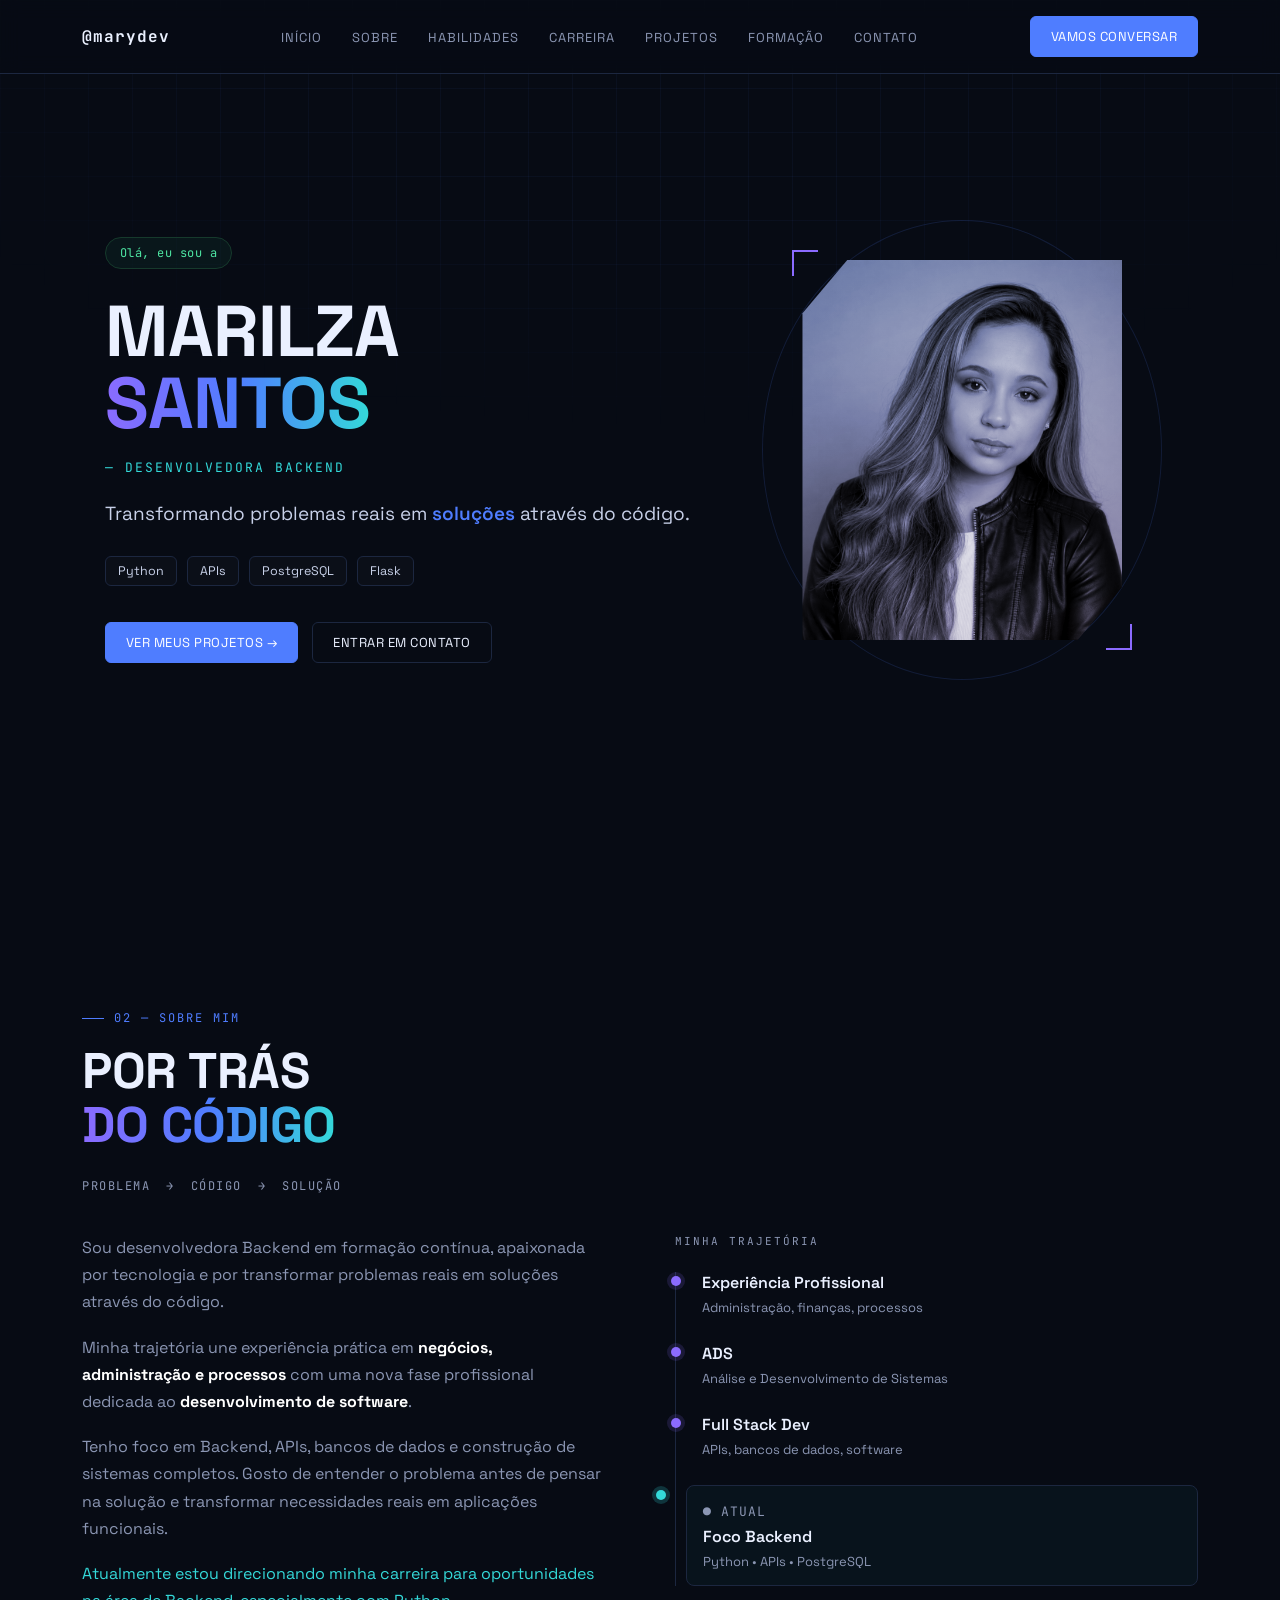
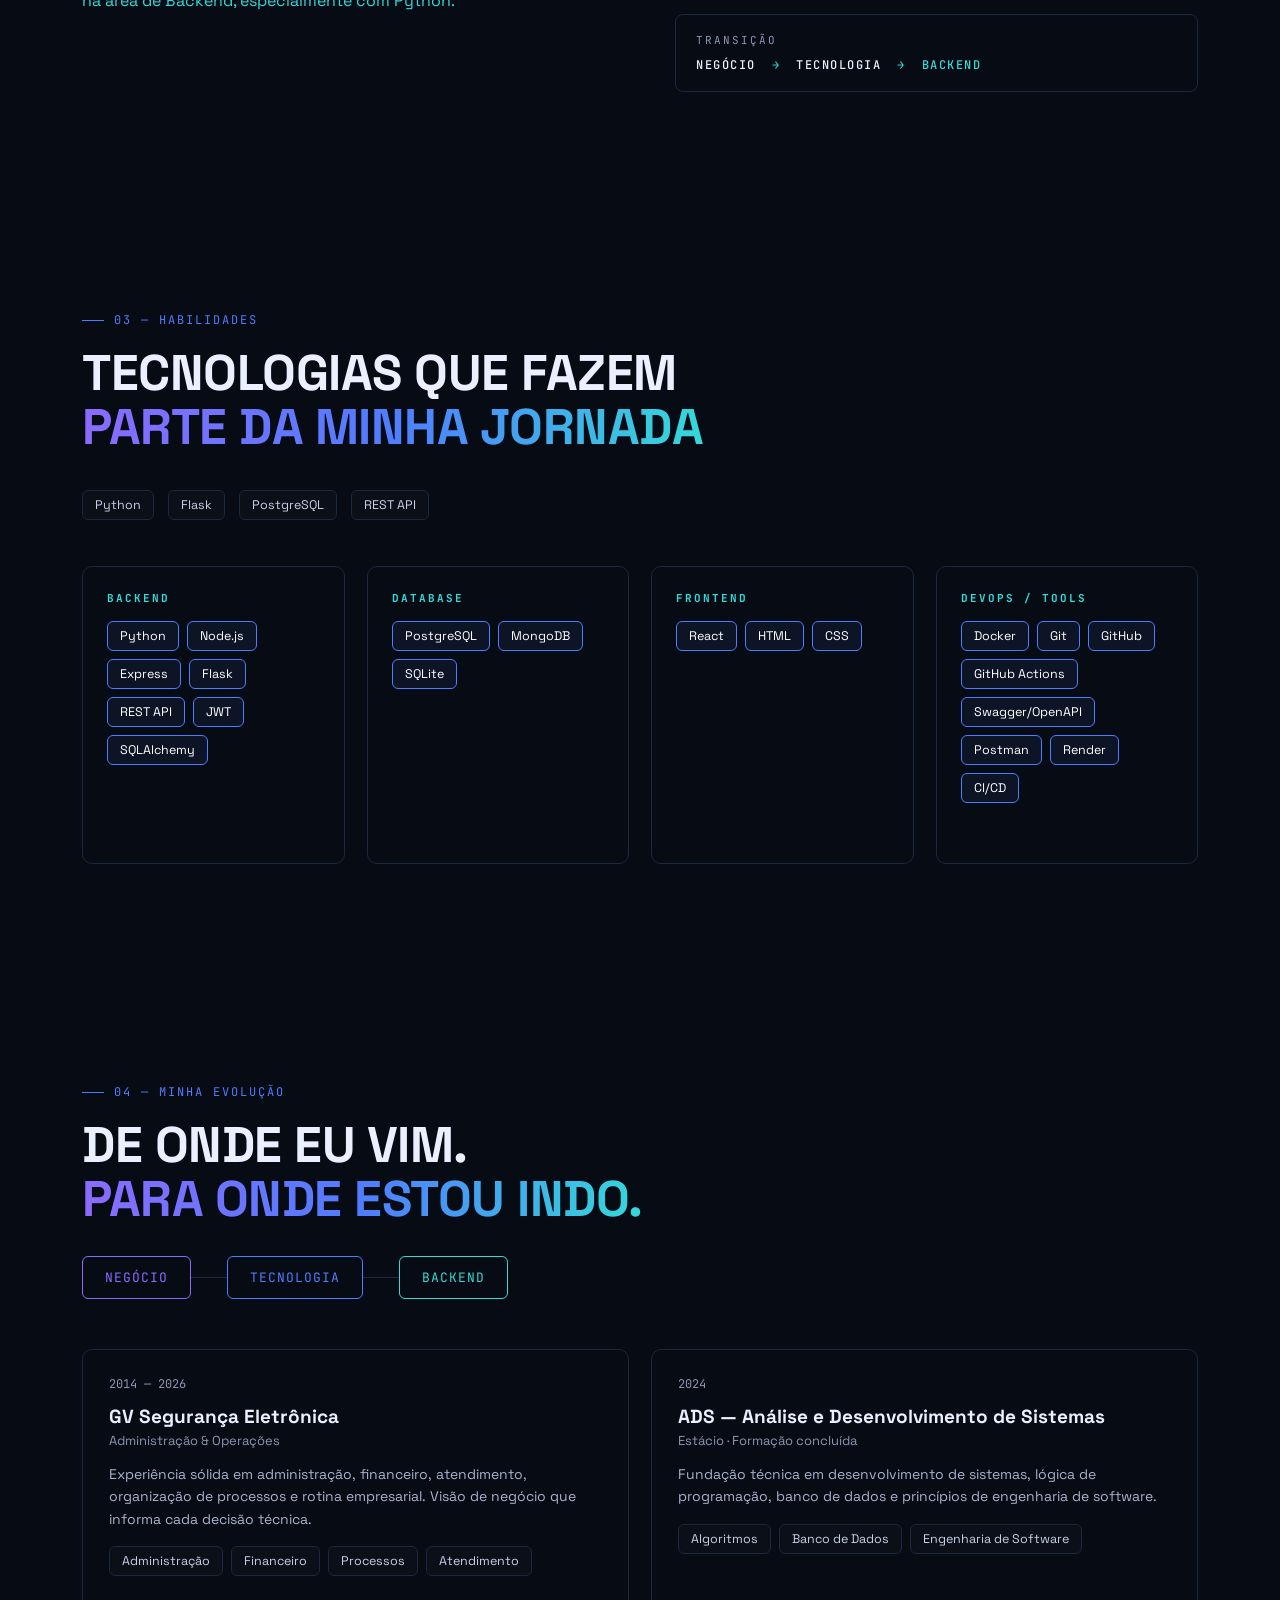
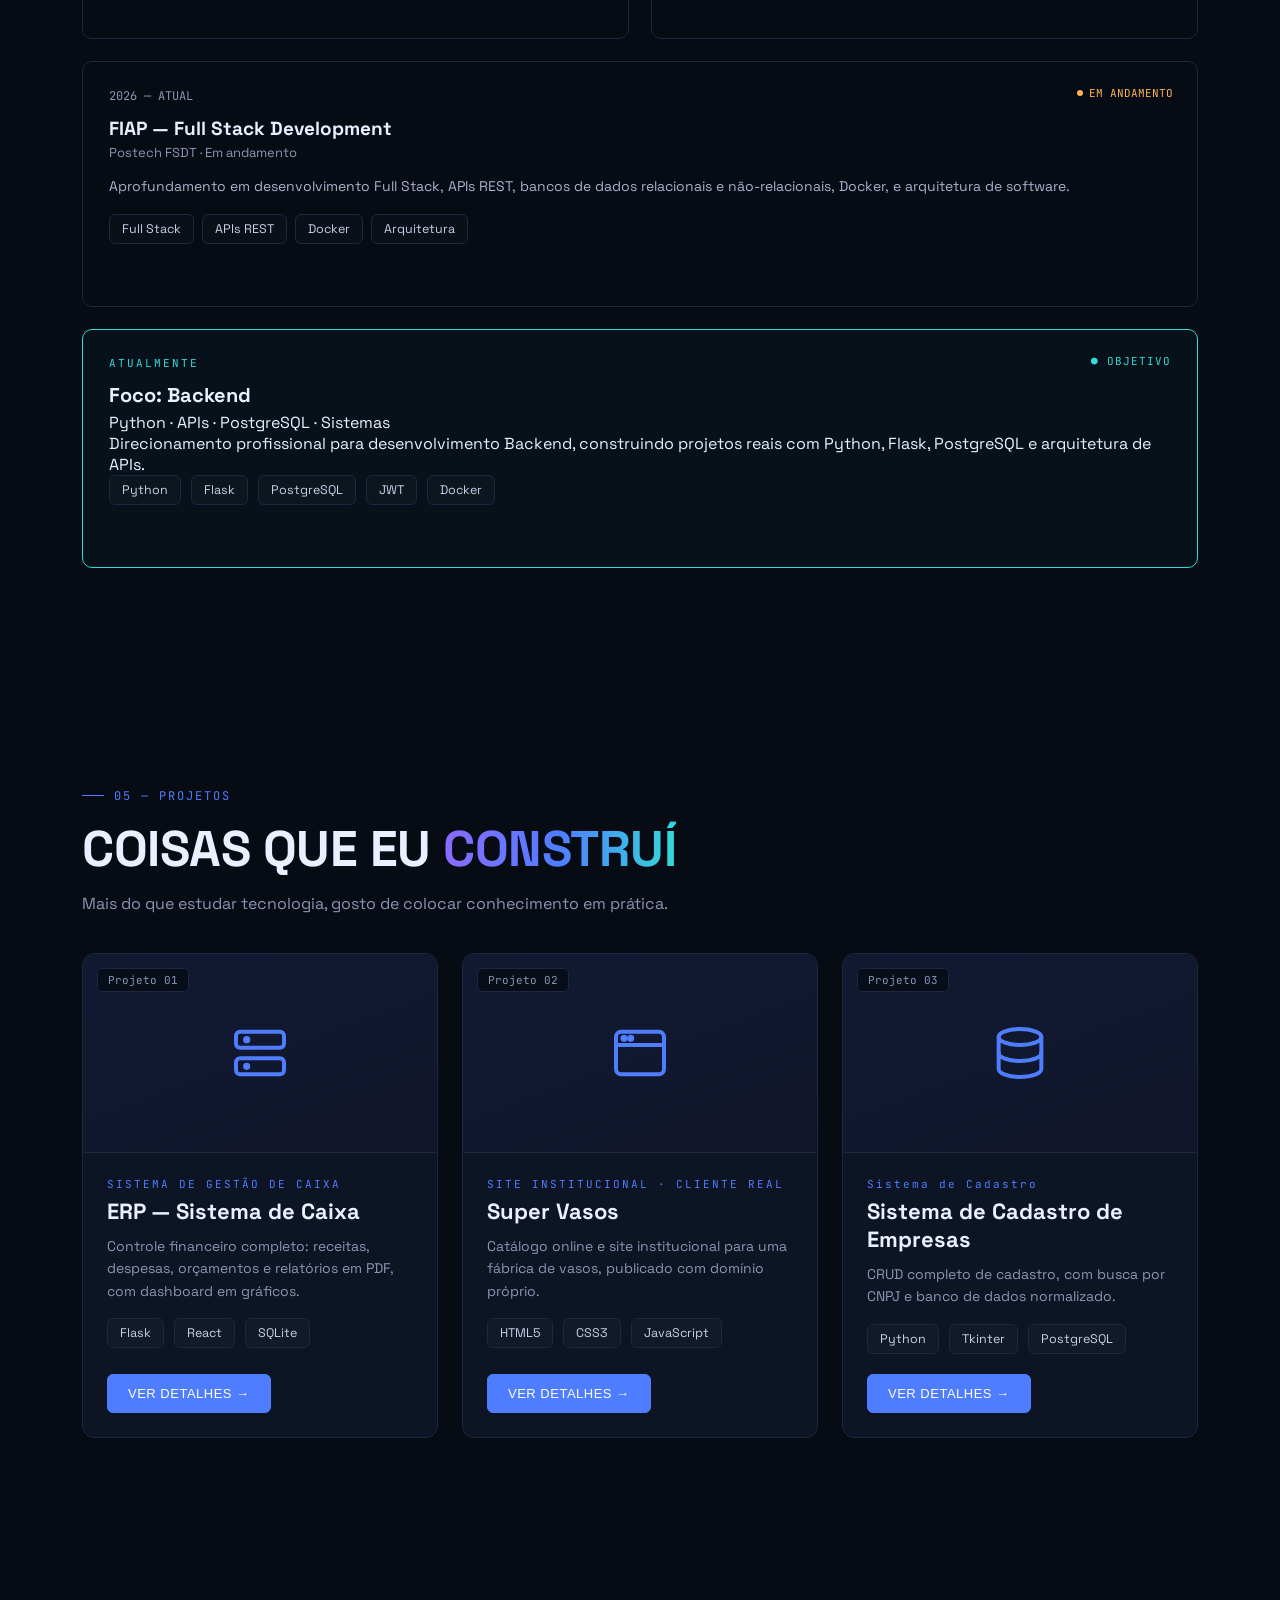
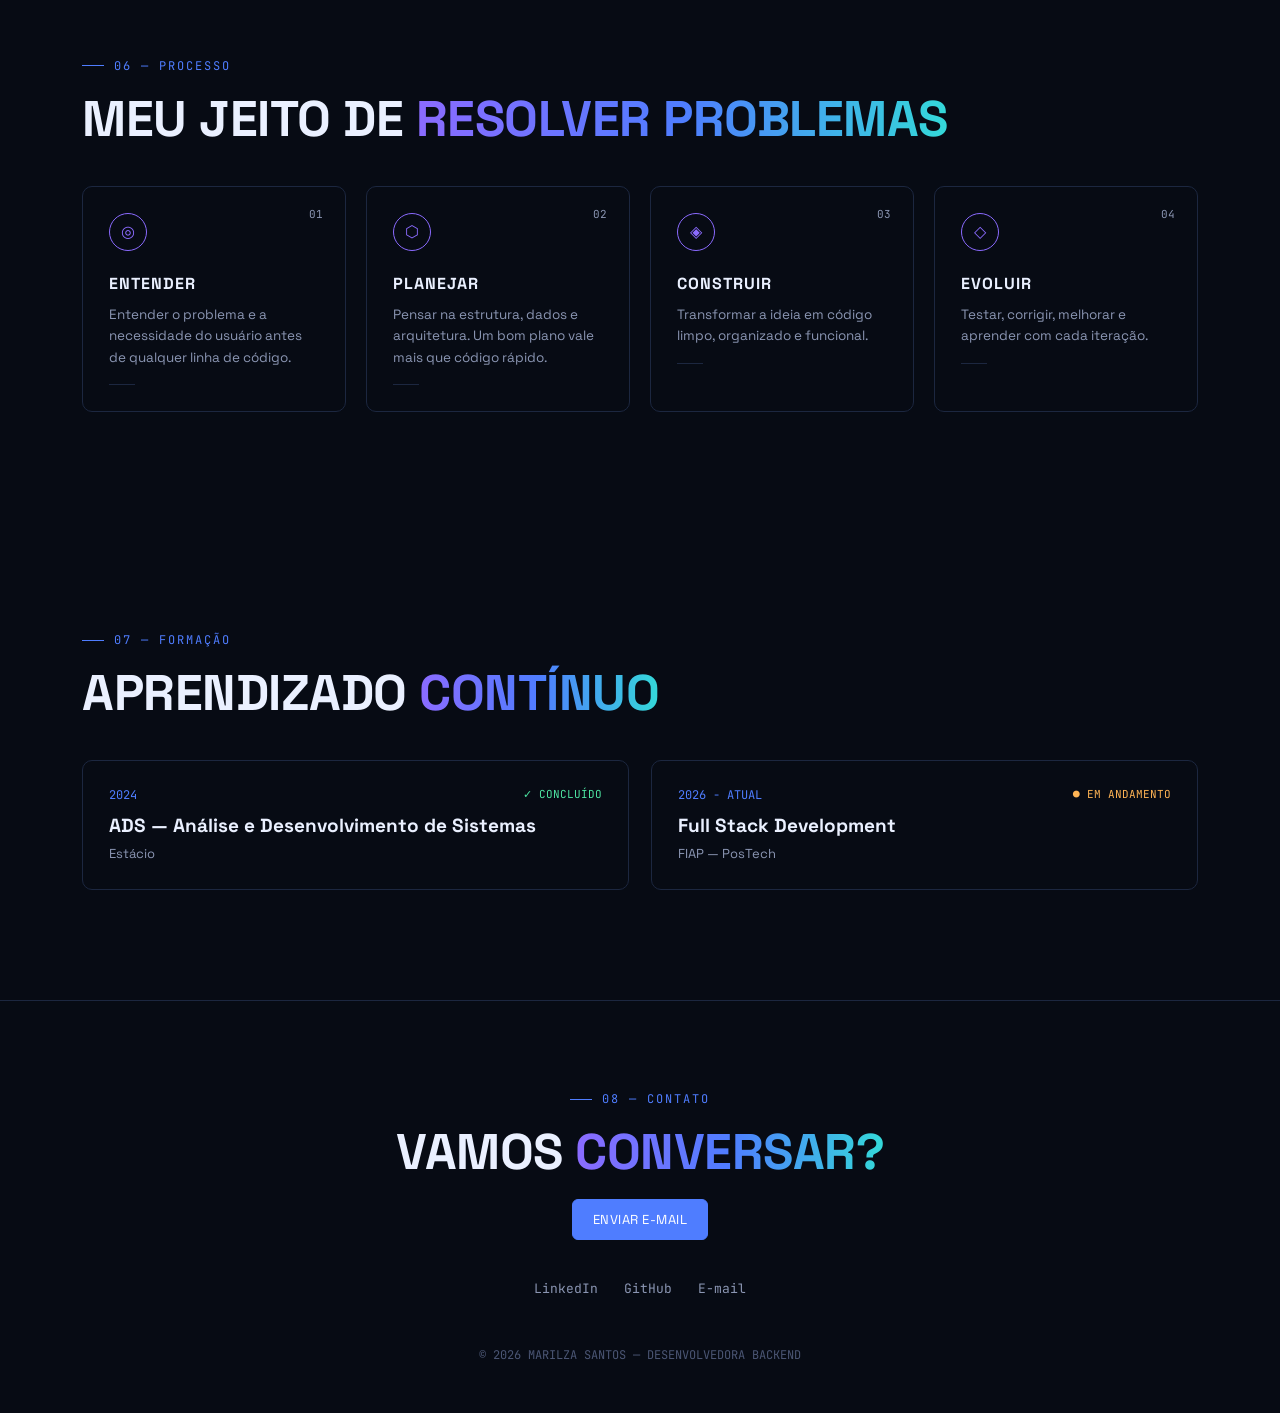
==== index.html @ 9b67ad32 "primeiro commit" ====
<!doctype html>
<html lang="pt-BR">
  <head>
    <meta charset="UTF-8" />
    <meta
      name="viewport"
      content="width=device-width, initial-scale=1, viewport-fit=cover"
    />
    <title>Marilza Santos — Desenvolvedora Backend</title>
    <link rel="preconnect" href="https://fonts.googleapis.com" />
    <link rel="preconnect" href="https://fonts.gstatic.com" crossorigin />
    <link
      href="https://fonts.googleapis.com/css2?family=Space+Grotesk:wght@400;500;600;700&family=JetBrains+Mono:wght@400;500&display=swap"
      rel="stylesheet"
    />
    <link rel="stylesheet" href="css/style.css" />
  </head>
  <body>
    <div class="grid-bg"></div>

    <header>
      <nav>
        <div class="logo mono">@marydev</div>
        <ul>
          <li><a href="#inicio">INÍCIO</a></li>
          <li><a href="#sobre">SOBRE</a></li>
          <li><a href="#habilidades">HABILIDADES</a></li>
          <li><a href="#carreira">CARREIRA</a></li>
          <li><a href="#projetos">PROJETOS</a></li>
          <li><a href="#formacao">FORMAÇÃO</a></li>
          <li><a href="#contato">CONTATO</a></li>
        </ul>
        <a href="#contato" class="btn btn-solid">VAMOS CONVERSAR</a>
      </nav>
    </header>

    <section class="hero" id="inicio">
      <div class="wrap hero-grid">
        <div>
          <div class="badge mono">Olá, eu sou a</div>
          <h1>MARILZA<br /><span class="grad">SANTOS</span></h1>
          <div class="sub">— DESENVOLVEDORA BACKEND</div>
          <p class="lead">
            Transformando problemas reais em <b>soluções</b> através do código.
          </p>
          <div class="tag-row">
            <span class="tag">Python</span><span class="tag">APIs</span
            ><span class="tag">PostgreSQL</span><span class="tag">Flask</span>
          </div>
          <div class="cta-row">
            <a href="#projetos" class="btn btn-solid">VER MEUS PROJETOS →</a>
            <a href="#contato" class="btn">ENTRAR EM CONTATO</a>
          </div>
        </div>
        <div class="portrait-wrap">
          <div class="orbit"></div>
          <div class="portrait">
            <img src="./img/eu.png" alt="Marilza Santos" />
          </div>
          <span class="corner c1"></span><span class="corner c2"></span>
        </div>
      </div>
    </section>

    <section id="sobre">
      <div class="wrap">
        <div class="eyebrow mono">02 — SOBRE MIM</div>
        <h2 class="reveal">
          POR TRÁS<br /><span class="grad">DO CÓDIGO</span>
        </h2>
        <div class="flow">
          PROBLEMA <span>→</span> CÓDIGO <span>→</span> SOLUÇÃO
        </div>
        <div class="sobre-grid">
          <div class="reveal">
            <p class="lead">
              Sou desenvolvedora Backend em formação contínua, apaixonada por
              tecnologia e por transformar problemas reais em soluções através
              do código.
            </p>
            <p class="lead">
              Minha trajetória une experiência prática em
              <b style="color: #fff">negócios, administração e processos</b> com
              uma nova fase profissional dedicada ao
              <b style="color: #fff">desenvolvimento de software</b>.
            </p>
            <p class="lead">
              Tenho foco em Backend, APIs, bancos de dados e construção de
              sistemas completos. Gosto de entender o problema antes de pensar
              na solução e transformar necessidades reais em aplicações
              funcionais.
            </p>
            <p class="lead" style="color: var(--cyan)">
              Atualmente estou direcionando minha carreira para oportunidades na
              área de Backend, especialmente com Python.
            </p>
          </div>
          <div class="reveal">
            <div class="traj-label mono">MINHA TRAJETÓRIA</div>
            <div class="timeline">
              <div class="t-item">
                <h4>Experiência Profissional</h4>
                <span>Administração, finanças, processos</span>
              </div>
              <div class="t-item">
                <h4>ADS</h4>
                <span>Análise e Desenvolvimento de Sistemas</span>
              </div>
              <div class="t-item">
                <h4>Full Stack Dev</h4>
                <span>APIs, bancos de dados, software</span>
              </div>
              <div class="t-item active now">
                <span class="tiny-tag mono">● ATUAL</span>
                <h4>Foco Backend</h4>
                <span>Python • APIs • PostgreSQL</span>
              </div>
            </div>
            <div class="transition-box">
              <div
                class="mono"
                style="
                  font-size: 11px;
                  letter-spacing: 2px;
                  color: var(--muted);
                "
              >
                TRANSIÇÃO
              </div>
              <div class="flow mono" style="color: var(--cyan)">
                <b>NEGÓCIO</b> → <b>TECNOLOGIA</b> →
                <b style="color: var(--cyan)">BACKEND</b>
              </div>
            </div>
          </div>
        </div>
      </div>
    </section>

    <section id="habilidades">
      <div class="wrap">
        <div class="eyebrow mono">03 — HABILIDADES</div>
        <h2 class="reveal">
          TECNOLOGIAS QUE FAZEM<br /><span class="grad"
            >PARTE DA MINHA JORNADA</span
          >
        </h2>
        <div class="core-row reveal">
          <span class="tag core">Python </span>
          <span class="tag core">Flask </span>
          <span class="tag core">PostgreSQL </span>
          <span class="tag core">REST API </span>
        </div>
        <div class="skill-cols">
          <div class="skill-card reveal">
            <h5 class="mono">BACKEND</h5>
            <div class="tag-row">
              <span class="tag core">Python</span
              ><span class="tag core">Node.js</span
              ><span class="tag core">Express</span>
              <span class="tag core">Flask</span
              ><span class="tag core">REST API</span
              ><span class="tag core">JWT</span
              ><span class="tag core">SQLAlchemy</span>
            </div>
          </div>
          <div class="skill-card reveal">
            <h5 class="mono">DATABASE</h5>
            <div class="tag-row">
              <span class="tag core">PostgreSQL</span
              ><span class="tag core">MongoDB</span
              ><span class="tag core">SQLite</span>
            </div>
          </div>
          <div class="skill-card reveal">
            <h5 class="mono">FRONTEND</h5>
            <div class="tag-row">
              <span class="tag core">React</span>
              <span class="tag core">HTML</span>
              <span class="tag core">CSS</span>
            </div>
          </div>
          <div class="skill-card reveal">
            <h5 class="mono">DEVOPS / TOOLS</h5>
            <div class="tag-row">
              <span class="tag core">Docker</span
              ><span class="tag core">Git</span
              ><span class="tag core">GitHub</span
              ><span class="tag core">GitHub Actions</span
              ><span class="tag core">Swagger/OpenAPI</span>
              <span class="tag core">Postman</span>

              <span class="tag core">Render</span>
              <span class="tag core">CI/CD</span>
            </div>
          </div>
        </div>
      </div>
    </section>

    <section id="carreira">
      <div class="wrap">
        <div class="eyebrow mono">04 — MINHA EVOLUÇÃO</div>
        <h2 class="reveal">
          DE ONDE EU VIM.<br /><span class="grad">PARA ONDE ESTOU INDO.</span>
        </h2>
        <div class="stage-flow reveal">
          <span class="stage s1 mono">NEGÓCIO</span
          ><span class="stage-line"></span>
          <span class="stage s2 mono">TECNOLOGIA</span
          ><span class="stage-line"></span>
          <span class="stage s3 mono">BACKEND</span>
        </div>
        <div class="evo-grid">
          <div class="evo-card reveal">
            <div class="yr">2014 — 2026</div>
            <h4>GV Segurança Eletrônica</h4>
            <div class="role">Administração & Operações</div>
            <p>
              Experiência sólida em administração, financeiro, atendimento,
              organização de processos e rotina empresarial. Visão de negócio
              que informa cada decisão técnica.
            </p>
            <div class="tag-row">
              <span class="tag">Administração</span
              ><span class="tag">Financeiro</span
              ><span class="tag">Processos</span
              ><span class="tag">Atendimento</span>
            </div>
          </div>
          <div class="evo-card reveal">
            <div class="yr">2024</div>
            <h4>ADS — Análise e Desenvolvimento de Sistemas</h4>
            <div class="role">Estácio · Formação concluída</div>
            <p>
              Fundação técnica em desenvolvimento de sistemas, lógica de
              programação, banco de dados e princípios de engenharia de
              software.
            </p>
            <div class="tag-row">
              <span class="tag">Algoritmos</span
              ><span class="tag">Banco de Dados</span
              ><span class="tag">Engenharia de Software</span>
            </div>
          </div>
        </div>
        <div class="evo-card reveal" style="margin-bottom: 22px">
          <span class="status mono"><span class="d"></span>EM ANDAMENTO</span>
          <div class="yr">2026 — ATUAL</div>
          <h4>FIAP — Full Stack Development</h4>
          <div class="role">Postech FSDT · Em andamento</div>
          <p>
            Aprofundamento em desenvolvimento Full Stack, APIs REST, bancos de
            dados relacionais e não-relacionais, Docker, e arquitetura de
            software.
          </p>
          <div class="tag-row">
            <span class="tag">Full Stack</span><span class="tag">APIs REST</span
            ><span class="tag">Docker</span><span class="tag">Arquitetura</span>
          </div>
        </div>
        <div class="objective reveal">
          <span class="obj-tag mono">● OBJETIVO</span>
          <div
            class="mono"
            style="
              font-size: 11px;
              letter-spacing: 2px;
              color: var(--cyan);
              margin-bottom: 12px;
            "
          >
            ATUALMENTE
          </div>
          <h4 style="font-size: 20px; margin-bottom: 4px">Foco: Backend</h4>
          <div class="role">Python · APIs · PostgreSQL · Sistemas</div>
          <p>
            Direcionamento profissional para desenvolvimento Backend,
            construindo projetos reais com Python, Flask, PostgreSQL e
            arquitetura de APIs.
          </p>
          <div class="tag-row">
            <span class="tag core">Python</span
            ><span class="tag core">Flask</span
            ><span class="tag core">PostgreSQL</span><span class="tag">JWT</span
            ><span class="tag">Docker</span>
          </div>
        </div>
      </div>
    </section>

    <section id="projetos">
      <div class="wrap">
        <div class="eyebrow mono">05 — PROJETOS</div>
        <h2 class="reveal">COISAS QUE EU <span class="grad">CONSTRUÍ</span></h2>
        <p class="lead reveal" style="margin-top: 14px">
          Mais do que estudar tecnologia, gosto de colocar conhecimento em
          prática.
        </p>

        <div class="proj-grid">
          <!-- PROJETO 01 -->
          <article class="proj-mini reveal">
            <div class="proj-mini-icon">
              <span class="badge2 mono">Projeto 01</span>
              <svg
                viewBox="0 0 24 24"
                fill="none"
                stroke-width="1.5"
                stroke-linecap="round"
                stroke-linejoin="round"
              >
                <rect x="3" y="4" width="18" height="6" rx="1.5" />
                <rect x="3" y="14" width="18" height="6" rx="1.5" />
                <circle cx="7" cy="7" r="0.6" fill="currentColor" />
                <circle cx="7" cy="17" r="0.6" fill="currentColor" />
              </svg>
            </div>

            <div class="proj-mini-body">
              <div class="cat mono">SISTEMA DE GESTÃO DE CAIXA</div>
              <h3>ERP — Sistema de Caixa</h3>
              <p>
                Controle financeiro completo: receitas, despesas, orçamentos e
                relatórios em PDF, com dashboard em gráficos.
              </p>
              <div class="tag-row">
                <span class="tag core">Flask</span>
                <span class="tag core">React</span>
                <span class="tag core">SQLite</span>
              </div>
              <button class="btn btn-solid" data-modal="modal-erp">
                VER DETALHES →
              </button>
            </div>
          </article>

          <!-- PROJETO 02 -->
          <article class="proj-mini reveal">
            <div class="proj-mini-icon">
              <span class="badge2 mono">Projeto 02</span>
              <svg
                viewBox="0 0 24 24"
                fill="none"
                stroke-width="1.5"
                stroke-linecap="round"
                stroke-linejoin="round"
              >
                <rect x="3" y="4" width="18" height="16" rx="2" />
                <line x1="3" y1="9" x2="21" y2="9" />
                <circle cx="6" cy="6.5" r="0.6" fill="currentColor" />
                <circle cx="8.5" cy="6.5" r="0.6" fill="currentColor" />
              </svg>
            </div>

            <div class="proj-mini-body">
              <div class="cat mono">SITE INSTITUCIONAL · CLIENTE REAL</div>
              <h3>Super Vasos</h3>
              <p>
                Catálogo online e site institucional para uma fábrica de vasos,
                publicado com domínio próprio.
              </p>
              <div class="tag-row">
                <span class="tag core">HTML5</span>
                <span class="tag core">CSS3</span>
                <span class="tag core">JavaScript</span>
              </div>
              <button class="btn btn-solid" data-modal="modal-supervaso">
                VER DETALHES →
              </button>
            </div>
          </article>

          <!-- PROJETO 03 -->
          <article class="proj-mini reveal">
            <div class="proj-mini-icon">
              <span class="badge2 mono">Projeto 03</span>
              <svg
                viewBox="0 0 24 24"
                fill="none"
                stroke-width="1.5"
                stroke-linecap="round"
                stroke-linejoin="round"
              >
                <ellipse cx="12" cy="6" rx="8" ry="3" />
                <path d="M4 6v6c0 1.66 3.58 3 8 3s8-1.34 8-3V6" />
                <path d="M4 12v6c0 1.66 3.58 3 8 3s8-1.34 8-3v-6" />
              </svg>
            </div>

            <div class="proj-mini-body">
              <div class="cat mono">Sistema de Cadastro</div>
              <h3>Sistema de Cadastro de Empresas</h3>
              <p>
                CRUD completo de cadastro, com busca por CNPJ e banco de dados
                normalizado.
              </p>
              <div class="tag-row">
                <span class="tag core">Python</span>
                <span class="tag core">Tkinter</span>
                <span class="tag core">PostgreSQL</span>
              </div>
              <button class="btn btn-solid" data-modal="modal-cadastro">
                VER DETALHES →
              </button>
            </div>
          </article>
        </div>
      </div>
    </section>

    <section id="processo">
      <div class="wrap">
        <div class="eyebrow mono">06 — PROCESSO</div>
        <h2 class="reveal">
          MEU JEITO DE <span class="grad">RESOLVER PROBLEMAS</span>
        </h2>
        <div class="proc-grid">
          <div class="proc-card reveal">
            <span class="proc-num mono">01</span>
            <div class="proc-icon">◎</div>
            <h4>ENTENDER</h4>
            <p>
              Entender o problema e a necessidade do usuário antes de qualquer
              linha de código.
            </p>
            <div class="proc-arrow"></div>
          </div>
          <div class="proc-card reveal">
            <span class="proc-num mono">02</span>
            <div class="proc-icon">⬡</div>
            <h4>PLANEJAR</h4>
            <p>
              Pensar na estrutura, dados e arquitetura. Um bom plano vale mais
              que código rápido.
            </p>
            <div class="proc-arrow"></div>
          </div>
          <div class="proc-card reveal">
            <span class="proc-num mono">03</span>
            <div class="proc-icon">◈</div>
            <h4>CONSTRUIR</h4>
            <p>Transformar a ideia em código limpo, organizado e funcional.</p>
            <div class="proc-arrow"></div>
          </div>
          <div class="proc-card reveal">
            <span class="proc-num mono">04</span>
            <div class="proc-icon">◇</div>
            <h4>EVOLUIR</h4>
            <p>Testar, corrigir, melhorar e aprender com cada iteração.</p>
            <div class="proc-arrow"></div>
          </div>
        </div>
      </div>
    </section>

    <section id="formacao">
      <div class="wrap">
        <div class="eyebrow mono">07 — FORMAÇÃO</div>
        <h2 class="reveal">APRENDIZADO <span class="grad">CONTÍNUO</span></h2>
        <div class="form-grid">
          <div class="form-card reveal">
            <span class="status done mono">✓ CONCLUÍDO</span>
            <div class="yr">2024</div>
            <h4>ADS — Análise e Desenvolvimento de Sistemas</h4>
            <span>Estácio</span>
          </div>
          <div class="form-card reveal">
            <span class="status wip mono">● EM ANDAMENTO</span>
            <div class="yr">2026 - ATUAL</div>
            <h4>Full Stack Development</h4>
            <span>FIAP — PosTech</span>
          </div>
        </div>
      </div>
    </section>

    <footer id="contato">
      <div class="wrap">
        <div class="eyebrow mono" style="justify-content: center">
          08 — CONTATO
        </div>
        <h2>VAMOS <span class="grad">CONVERSAR?</span></h2>
        <a href="mailto:marilzasantos152@gmail.com" class="btn btn-solid"
          >ENVIAR E-MAIL</a
        >
        <div class="foot-links mono">
          <a href="https://www.linkedin.com/in/marilzadesouza" target="_blank"
            >LinkedIn</a
          >

          <a href="https://github.com/Marydev23" target="_blank">GitHub</a>
          <a href="mailto:marilzasantos152@gmail.com">E-mail</a>
        </div>
        <div class="copyright mono">
          © 2026 MARILZA SANTOS — DESENVOLVEDORA BACKEND
        </div>
      </div>
    </footer>

    <!-- MODAL: ERP -->
    <div
      class="modal"
      id="modal-erp"
      role="dialog"
      aria-modal="true"
      aria-labelledby="erp-title"
    >
      <div class="modal-box">
        <button class="modal-close" aria-label="Fechar">✕</button>

        <div class="cat mono">SISTEMA DE GESTÃO DE CAIXA</div>
        <h3 id="erp-title">ERP — Sistema de Gestão de Caixa</h3>

        <div class="proj-block">
          <h5 class="mono">O PROBLEMA</h5>
          <p>
            Pequenas empresas costumam controlar o fluxo de caixa em planilhas
            soltas, sem calcular automaticamente as taxas de cada forma de
            pagamento e sem um jeito rápido de saber o que já entrou, o que
            ainda está em aberto e o que precisa ser pago.
          </p>
        </div>

        <div class="proj-block">
          <h5 class="mono">O QUE O SISTEMA FAZ</h5>
          <ul>
            <li>
              Login de usuários e dashboard financeiro com gráficos de receitas
              e despesas
            </li>
            <li>
              Receitas com cálculo automático de taxa por forma de pagamento:
              por parcela extra no crédito,no débito, e vencimento padrão no
              boleto
            </li>
            <li>Despesas com controle de vencimento, pagamento e status</li>
            <li>
              Cadastro completo de funcionários (salário, admissão e demissão)
            </li>
            <li>Orçamentos com produtos, itens e frete, exportados em PDF</li>
            <li>
              Relatórios de movimentação em PDF e configurações da empresa (com
              logo) e do usuário
            </li>
          </ul>
        </div>

        <div class="proj-block">
          <h5 class="mono">TECNOLOGIAS E POR QUÊ</h5>
          <dl class="stack-list">
            <dt>Flask + Flask-CORS</dt>
            <dd>
              API REST em Python que expõe os endpoints consumidos pelo
              frontend.
            </dd>
            <dt>SQLite</dt>
            <dd>
              Banco relacional leve, com 9 tabelas: usuários, categorias,
              funcionários, receitas, despesas, empresa, produtos, orçamentos e
              itens.
            </dd>
            <dt>React + Vite</dt>
            <dd>Interface rápida, com build otimizado pelo Vite.</dd>
            <dt>TailwindCSS + shadcn/ui</dt>
            <dd>
              Estilização e componentes de interface prontos e consistentes.
            </dd>
            <dt>Recharts</dt>
            <dd>Gráficos do dashboard financeiro.</dd>
            <dt>jsPDF + jsPDF-AutoTable</dt>
            <dd>
              Geração dos relatórios e orçamentos em PDF direto no navegador.
            </dd>
          </dl>
        </div>

        <div class="proj-links mono">
          <a
            href="https://github.com/Marydev23/ERP---Sistema-de-Caixa"
            target="_blank"
            >CÓDIGO NO GITHUB →</a
          >
        </div>
      </div>
    </div>

    <!-- MODAL: SUPER VASO -->
    <div
      class="modal"
      id="modal-supervaso"
      role="dialog"
      aria-modal="true"
      aria-labelledby="sv-title"
    >
      <div class="modal-box">
        <button class="modal-close" aria-label="Fechar">✕</button>

        <div class="cat mono">
          SITE INSTITUCIONAL · PROJETO FREELANCE PARA CLIENTE
        </div>
        <h3 id="sv-title">Super Vasos</h3>

        <div class="proj-block">
          <h5 class="mono">O PROBLEMA</h5>
          <p>
            A Super Vasos é uma fábrica de vasos de cimento que também vende
            vasos de barro e produtos de jardinagem, mas não tinha presença
            online. O cliente precisava de um site para apresentar o catálogo
            completo e facilitar o contato dos compradores, principalmente pelo
            WhatsApp.
          </p>
        </div>

        <div class="proj-block">
          <h5 class="mono">O QUE O SITE ENTREGA</h5>
          <ul>
            <li>
              Página inicial com apresentação da fábrica e destaques dos
              produtos
            </li>
            <li>
              Catálogos separados por material: vasos de cimento (70+ modelos),
              vasos de barro (~30 modelos) e produtos de jardinagem
            </li>
            <li>
              Filtro por categoria no catálogo, feito em JavaScript puro, sem
              bibliotecas
            </li>
            <li>
              Botão de WhatsApp no menu e flutuante, levando direto para a
              conversa com a fábrica
            </li>
            <li>
              Formulário de contato, mapa da localização e páginas
              institucionais (Sobre, Política de Venda, Frete e Troca)
            </li>
            <li>
              Layout responsivo, com menu hambúrguer no celular, e SEO básico na
              página inicial
            </li>
          </ul>
        </div>

        <div class="proj-block">
          <h5 class="mono">TECNOLOGIAS E POR QUÊ</h5>
          <dl class="stack-list">
            <dt>HTML5 + CSS3</dt>
            <dd>
              Estrutura semântica das páginas e layout responsivo com
              Flexbox/Grid.
            </dd>
            <dt>JavaScript puro</dt>
            <dd>
              Filtro do catálogo por categoria e menu mobile, sem depender de
              framework.
            </dd>
            <dt>FormSubmit</dt>
            <dd>
              Envio do formulário de contato por e-mail, sem precisar de um
              backend próprio.
            </dd>
            <dt>Google Maps</dt>
            <dd>Localização da fábrica incorporada na página de contato.</dd>
            <dt>GitHub Pages + CNAME</dt>
            <dd>
              Hospedagem gratuita com domínio próprio (supervasos.com.br),
              configurado por mim no DNS.
            </dd>
          </dl>
          <p
            style="
              font-size: 13.5px;
              color: var(--muted);
              margin-top: 14px;
              line-height: 1.6;
            "
          >
            A escolha de não usar framework foi intencional: o objetivo do
            cliente era mostrar produtos e receber contatos, então HTML, CSS e
            JS puro deixam o site mais leve, barato de hospedar e fácil de
            manter.
          </p>
        </div>

        <div class="proj-links mono">
          <a href="https://supervasos.com.br/" target="_blank"
            >VER SITE NO AR →</a
          >
          <a href="https://github.com/Marydev23/Site-SUPERVASOS" target="_blank"
            >CÓDIGO NO GITHUB →</a
          >
        </div>
      </div>
    </div>

    <!-- MODAL: CADASTRO DE EMPRESAS -->
    <div
      class="modal"
      id="modal-cadastro"
      role="dialog"
      aria-modal="true"
      aria-labelledby="cad-title"
    >
      <div class="modal-box">
        <button class="modal-close" aria-label="Fechar">✕</button>

        <div class="cat mono">APLICAÇÃO DESKTOP</div>
        <h3 id="cad-title">Sistema de Gestão de Empresas</h3>

        <div class="proj-block">
          <h5 class="mono">O PROBLEMA</h5>
          <p>
            Empresas que lidam com muitos fornecedores, clientes e
            distribuidores precisam de um jeito organizado de cadastrar e
            consultar esses parceiros, com dados padronizados (natureza
            jurídica, porte, segmento) e busca rápida por CNPJ ou razão social —
            sem depender de planilhas soltas.
          </p>
        </div>

        <div class="proj-block">
          <h5 class="mono">O QUE O SISTEMA FAZ</h5>
          <ul>
            <li>
              CRUD completo: cadastro, edição, consulta e exclusão de empresas,
              com confirmação antes de excluir
            </li>
            <li>
              Busca por CNPJ ou por razão social / nome fantasia, com
              correspondência parcial
            </li>
            <li>
              Listagem em tabela de todas as empresas, ordenadas por razão
              social
            </li>
            <li>
              Campos de seleção alimentados pelo banco: natureza jurídica,
              porte, tipo, segmento, status e classificação
            </li>
          </ul>
        </div>

        <div class="proj-block">
          <h5 class="mono">TECNOLOGIAS E POR QUÊ</h5>
          <dl class="stack-list">
            <dt>Python + Tkinter</dt>
            <dd>Interface gráfica desktop, usando os widgets ttk.</dd>
            <dt>PostgreSQL + psycopg2</dt>
            <dd>
              Banco relacional normalizado em 7 tabelas, com a tabela principal
              empresas ligada por chave estrangeira a 6 tabelas de apoio
              (natureza jurídica, porte, tipo, segmento, status, classificação).
            </dd>
            <dt>Padrão DAO</dt>
            <dd>
              A tela não escreve SQL diretamente: ela chama métodos do
              EmpresasDAO, separando interface e acesso a dados.
            </dd>
            <dt>Consultas parametrizadas</dt>
            <dd>
              Todas as queries usam parâmetros (%s), o que protege contra SQL
              injection.
            </dd>
            <dt>python-dotenv</dt>
            <dd>
              Credenciais do banco ficam em variáveis de ambiente (.env), fora
              do repositório.
            </dd>
          </dl>
        </div>

        <div class="proj-links mono">
          <a
            href="https://github.com/Marydev23/sistema-gestao-empresas"
            target="_blank"
            >CÓDIGO NO GITHUB →</a
          >
        </div>
      </div>
    </div>
    <script src="js/script.js"></script>
  </body>
</html>
---- css/style.css ----
:root {
  --bg: #070b14;
  --bg2: #0b1120;
  --card: #0d1424;
  --line: #1c2740;
  --blue: #4f7dff;
  --cyan: #34d9d9;
  --violet: #8b6bff;
  --text: #eaf0ff;
  --muted: #8b96b3;
  padding-top: env(safe-area-inset-top, 0px);
  padding-bottom: env(safe-area-inset-bottom, 0px);
}
* {
  box-sizing: border-box;
  margin: 0;
  padding: 0;
}
html {
  scroll-behavior: smooth;
  scroll-padding-top: 70px;
}
body {
  background: var(--bg);
  color: var(--text);
  font-family: "Space Grotesk", sans-serif;
  overflow-x: hidden;
}
.mono {
  font-family: "JetBrains Mono", monospace;
}
.wrap {
  max-width: 1180px;
  margin: 0 auto;
  padding: 0 32px;
}
section {
  position: relative;
  padding: 110px 0;
}
h2 {
  font-size: clamp(30px, 4.4vw, 50px);
  line-height: 1.08;
  font-weight: 700;
  letter-spacing: -0.5px;
}
.grad {
  background: linear-gradient(90deg, var(--violet), var(--blue), var(--cyan));
  -webkit-background-clip: text;
  background-clip: text;
  color: transparent;
}
.eyebrow {
  font-size: 12px;
  letter-spacing: 2px;
  color: var(--blue);
  margin-bottom: 18px;
  display: flex;
  align-items: center;
  gap: 10px;
}
.eyebrow::before {
  content: "";
  width: 22px;
  height: 1px;
  background: var(--blue);
}
p.lead {
  color: var(--muted);
  font-size: 16px;
  line-height: 1.7;
  max-width: 60ch;
}
.tag {
  border: 1px solid var(--line);
  border-radius: 6px;
  padding: 6px 12px;
  font-size: 12.5px;
  color: #c7d0e8;
  background: rgba(255, 255, 255, 0.02);
  display: inline-flex;
  align-items: center;
  gap: 6px;
}
.tag b {
  color: var(--cyan);
  font-weight: 500;
  font-size: 10px;
}

/* background grid */
.grid-bg {
  position: fixed;
  inset: 0;
  z-index: -1;
  background-image:
    linear-gradient(rgba(79, 125, 255, 0.05) 1px, transparent 1px),
    linear-gradient(90deg, rgba(79, 125, 255, 0.05) 1px, transparent 1px);
  background-size: 44px 44px;
  -webkit-mask-image: radial-gradient(
    ellipse 80% 60% at 50% 0%,
    #000 40%,
    transparent 80%
  );
}

/* nav */
header {
  position: fixed;
  top: 0;
  left: 0;
  right: 0;
  z-index: 50;
  padding-top: env(safe-area-inset-top, 0px);
  background: rgba(7, 11, 20, 0.75);
  backdrop-filter: blur(10px);
  border-bottom: 1px solid var(--line);
}
nav {
  max-width: 1180px;
  margin: 0 auto;
  padding: 16px 32px;
  display: flex;
  align-items: center;
  justify-content: space-between;
}
.logo {
  font-weight: 700;
  letter-spacing: 1px;
}
nav ul {
  list-style: none;
  display: flex;
  gap: 30px;
}
nav a {
  color: var(--muted);
  text-decoration: none;
  font-size: 13px;
  letter-spacing: 1px;
  transition: color 0.2s;
}
nav a:hover {
  color: var(--text);
}
.btn {
  padding: 11px 20px;
  border-radius: 6px;
  font-size: 13px;
  letter-spacing: 0.5px;
  cursor: pointer;
  border: 1px solid var(--line);
  background: transparent;
  color: var(--text);
  transition: 0.25s;
  text-decoration: none;
  display: inline-block;
}
.btn-solid {
  background: var(--blue);
  border-color: var(--blue);
  color: #fff;
}
.btn-solid:hover {
  box-shadow: 0 0 24px rgba(79, 125, 255, 0.5);
  transform: translateY(-1px);
}
.btn:not(.btn-solid):hover {
  border-color: var(--blue);
  color: var(--text);
}
@media (max-width: 900px) {
  nav ul {
    display: none;
  }
}

/* hero */
.hero {
  min-height: 100vh;
  display: flex;
  align-items: center;
  padding-top: 110px;
}
.hero-grid {
  display: grid;
  grid-template-columns: 1.1fr 0.8fr;
  gap: 60px;
  align-items: center;
}
.badge {
  display: inline-flex;
  align-items: center;
  gap: 8px;
  border: 1px solid #163a2c;
  background: rgba(52, 217, 148, 0.06);
  color: #4ee6a3;
  padding: 7px 14px;
  border-radius: 20px;
  font-size: 12px;
  letter-spacing: 0.5px;
  margin-bottom: 26px;
}
.dot-live {
  width: 7px;
  height: 7px;
  border-radius: 50%;
  background: #4ee6a3;
  animation: pulse 1.8s infinite;
}
@keyframes pulse {
  0%,
  100% {
    box-shadow: 0 0 0 0 rgba(78, 230, 163, 0.5);
  }
  50% {
    box-shadow: 0 0 0 6px rgba(78, 230, 163, 0);
  }
}
.hero h1 {
  font-size: clamp(42px, 6.5vw, 72px);
  font-weight: 700;
  line-height: 1;
  letter-spacing: -1px;
}
.hero .sub {
  font-family: "JetBrains Mono", monospace;
  font-size: 13px;
  letter-spacing: 2px;
  color: var(--cyan);
  margin: 20px 0 22px;
}
.hero p.lead {
  font-size: 19px;
  color: #c7d0e8;
  margin-bottom: 26px;
}
.hero p.lead b {
  color: var(--blue);
  font-weight: 600;
}
.tag-row {
  display: flex;
  gap: 10px;
  flex-wrap: wrap;
  margin-bottom: 36px;
}
.cta-row {
  display: flex;
  gap: 14px;
  flex-wrap: wrap;
}
.portrait-wrap {
  position: relative;
  justify-self: center;
}
.portrait {
  width: 320px;
  height: 380px;
  position: relative;
  clip-path: polygon(14% 0, 100% 0, 100% 86%, 86% 100%, 0 100%, 0 14%);
}
.portrait img {
  width: 100%;
  height: 100%;
  object-fit: cover;
  filter: grayscale(1) contrast(1.05) brightness(0.9);
}
.portrait::after {
  content: "";
  position: absolute;
  inset: 0;
  background: linear-gradient(
    160deg,
    rgba(79, 125, 255, 0.35),
    rgba(139, 107, 255, 0.25)
  );
  mix-blend-mode: overlay;
}
.corner {
  position: absolute;
  width: 26px;
  height: 26px;
  border-color: var(--violet);
  border-style: solid;
}
.c1 {
  top: -10px;
  left: -10px;
  border-width: 2px 0 0 2px;
}
.c2 {
  bottom: -10px;
  right: -10px;
  border-width: 0 2px 2px 0;
}
.orbit {
  position: absolute;
  inset: -40px;
  border: 1px solid rgba(79, 125, 255, 0.15);
  border-radius: 50%;
  animation: spin 30s linear infinite;
}
@keyframes spin {
  to {
    transform: rotate(360deg);
  }
}
.scroll-ind {
  position: absolute;
  right: 32px;
  bottom: 40px;
  font-family: "JetBrains Mono", monospace;
  font-size: 11px;
  letter-spacing: 3px;
  color: var(--muted);
  text-align: center;
}
.scroll-ind span {
  display: block;
  width: 1px;
  height: 34px;
  background: linear-gradient(var(--blue), transparent);
  margin: 10px auto 0;
  animation: scrolldrop 1.6s infinite;
}
@keyframes scrolldrop {
  0% {
    opacity: 0;
    transform: translateY(-6px);
  }
  50% {
    opacity: 1;
  }
  100% {
    opacity: 0;
    transform: translateY(10px);
  }
}

/* reveal */
.reveal {
  opacity: 0;
  transform: translateY(24px);
  transition:
    opacity 0.7s ease,
    transform 0.7s ease;
}
.reveal.in {
  opacity: 1;
  transform: none;
}

/* sobre */
.sobre-grid {
  display: grid;
  grid-template-columns: 1fr 1fr;
  gap: 70px;
  margin-top: 40px;
}
.sobre-grid p.lead {
  margin-bottom: 18px;
}
.flow {
  display: flex;
  gap: 16px;
  align-items: center;
  margin-top: 26px;
  font-family: "JetBrains Mono", monospace;
  font-size: 12px;
  letter-spacing: 1.5px;
  color: var(--muted);
}
.flow b {
  color: var(--text);
  font-weight: 500;
}
.traj-label {
  font-size: 11px;
  letter-spacing: 2px;
  color: var(--muted);
  margin-bottom: 24px;
}
.timeline {
  position: relative;
  padding-left: 26px;
  border-left: 1px solid var(--line);
}
.t-item {
  position: relative;
  margin-bottom: 26px;
}
.t-item::before {
  content: "";
  position: absolute;
  left: -31px;
  top: 4px;
  width: 10px;
  height: 10px;
  border-radius: 50%;
  background: var(--violet);
  box-shadow: 0 0 0 4px rgba(139, 107, 255, 0.15);
}
.t-item.active::before {
  background: var(--cyan);
  box-shadow: 0 0 0 4px rgba(52, 217, 217, 0.2);
  animation: pulse2 2s infinite;
}
@keyframes pulse2 {
  0%,
  100% {
    box-shadow: 0 0 0 4px rgba(52, 217, 217, 0.2);
  }
  50% {
    box-shadow: 0 0 0 8px rgba(52, 217, 217, 0);
  }
}
.t-item h4 {
  font-size: 16px;
  font-weight: 600;
  margin-bottom: 3px;
}
.t-item span {
  font-size: 13px;
  color: var(--muted);
}
.t-item.now {
  border: 1px solid var(--line);
  background: rgba(52, 217, 217, 0.04);
  padding: 14px 16px;
  border-radius: 8px;
  margin-left: -16px;
}
.tiny-tag {
  font-size: 10px;
  letter-spacing: 1px;
  color: #4ee6a3;
  margin-bottom: 6px;
  display: inline-block;
}
.transition-box {
  margin-top: 28px;
  border: 1px solid var(--line);
  border-radius: 8px;
  padding: 18px 20px;
}
.transition-box .flow {
  margin-top: 10px;
}

/* habilidades */
.core-row {
  display: flex;
  gap: 14px;
  flex-wrap: wrap;
  margin: 36px 0 46px;
}
.skill-cols {
  display: grid;
  grid-template-columns: repeat(4, 1fr);
  gap: 22px;
}
.skill-card {
  border: 1px solid var(--line);
  border-radius: 10px;
  padding: 24px;
  transition: 0.3s;
}
.skill-card:hover {
  border-color: var(--blue);
  transform: translateY(-3px);
}
.skill-card h5 {
  font-size: 11px;
  letter-spacing: 2px;
  color: var(--cyan);
  margin-bottom: 16px;
}
.skill-card .tag-row {
  gap: 8px;
}
.skill-card .tag.core {
  border-color: var(--blue);
  background: rgba(79, 125, 255, 0.08);
  color: #fff;
}
@media (max-width: 900px) {
  .skill-cols {
    grid-template-columns: 1fr 1fr;
  }
  .sobre-grid {
    grid-template-columns: 1fr;
  }
}

/* evolução */
.stage-flow {
  display: flex;
  align-items: center;
  gap: 0;
  margin: 30px 0 50px;
}
.stage {
  padding: 12px 22px;
  border-radius: 6px;
  font-size: 13px;
  letter-spacing: 1px;
  border: 1px solid;
  font-family: "JetBrains Mono", monospace;
}
.stage.s1 {
  border-color: var(--violet);
  color: var(--violet);
}
.stage.s2 {
  border-color: var(--blue);
  color: var(--blue);
}
.stage.s3 {
  border-color: var(--cyan);
  color: var(--cyan);
}
.stage-line {
  width: 36px;
  height: 1px;
  background: var(--line);
}
.evo-grid {
  display: grid;
  grid-template-columns: 1fr 1fr;
  gap: 22px;
  margin-bottom: 22px;
}
.evo-card {
  border: 1px solid var(--line);
  border-radius: 10px;
  padding: 26px;
  position: relative;
}
.evo-card .yr {
  font-family: "JetBrains Mono", monospace;
  font-size: 12px;
  color: var(--muted);
  margin-bottom: 12px;
}
.evo-card .status {
  position: absolute;
  top: 24px;
  right: 24px;
  font-size: 11px;
  color: #ffb454;
  display: flex;
  align-items: center;
  gap: 6px;
}
.evo-card .status .d {
  width: 6px;
  height: 6px;
  border-radius: 50%;
  background: #ffb454;
}
.evo-card h4 {
  font-size: 19px;
  margin-bottom: 3px;
}
.evo-card .role {
  font-size: 13px;
  color: var(--muted);
  margin-bottom: 14px;
}
.evo-card p {
  font-size: 14px;
  color: #a9b3ce;
  line-height: 1.6;
  margin-bottom: 16px;
}
.evo-card .tag-row {
  gap: 8px;
}
.objective {
  border: 1px solid var(--cyan);
  border-radius: 10px;
  padding: 26px;
  background: rgba(52, 217, 217, 0.03);
  position: relative;
}
.objective .obj-tag {
  position: absolute;
  top: 24px;
  right: 26px;
  font-size: 11px;
  color: var(--cyan);
  letter-spacing: 1px;
}

/* projetos */
.proj-card {
  display: grid;
  grid-template-columns: 1fr 1fr;
  border: 1px solid var(--line);
  border-radius: 12px;
  overflow: hidden;
  margin-top: 36px;
}
.proj-visual {
  background: #0a0f1c;
  padding: 26px;
  position: relative;
  border-right: 1px solid var(--line);
}
.proj-visual .badge2 {
  position: absolute;
  top: 18px;
  left: 18px;
  font-size: 11px;
  border: 1px solid var(--line);
  padding: 4px 10px;
  border-radius: 5px;
  color: var(--muted);
  z-index: 2;
}
.chart-line {
  width: 100%;
  height: 150px;
}
.proj-info {
  padding: 34px;
}
.proj-info .cat {
  font-size: 11px;
  letter-spacing: 2px;
  color: var(--blue);
  margin-bottom: 10px;
}
.proj-info h3 {
  font-size: 26px;
  margin-bottom: 14px;
}
.proj-info p {
  color: var(--muted);
  font-size: 14.5px;
  line-height: 1.7;
  margin-bottom: 18px;
}
.tag-row.sep {
  border-top: 1px solid var(--line);
  margin-top: 16px;
  padding-top: 16px;
}
@media (max-width: 900px) {
  .proj-card {
    grid-template-columns: 1fr;
  }
  .proj-visual {
    border-right: none;
    border-bottom: 1px solid var(--line);
  }
}

.proj-visual img {
  width: 100%;
  height: 100%;
  object-fit: cover;
  border-radius: 6px;
  display: block;
}
.proj-block {
  margin-bottom: 22px;
}
.proj-block h5 {
  font-size: 11px;
  letter-spacing: 2px;
  color: var(--cyan);
  margin-bottom: 10px;
}
.proj-block ul {
  list-style: none;
}
.proj-block li {
  color: var(--muted);
  font-size: 14px;
  line-height: 1.6;
  padding-left: 16px;
  position: relative;
  margin-bottom: 6px;
}
.proj-block li::before {
  content: "▹";
  position: absolute;
  left: 0;
  color: var(--blue);
}
.stack-list dt {
  font-size: 13.5px;
  font-weight: 600;
  color: var(--text);
  margin-top: 12px;
}
.stack-list dd {
  font-size: 13.5px;
  color: var(--muted);
  line-height: 1.6;
}
.proj-links {
  display: flex;
  gap: 20px;
  flex-wrap: wrap;
  margin-top: 24px;
  padding-top: 20px;
  border-top: 1px solid var(--line);
}
.proj-links a {
  font-size: 12px;
  letter-spacing: 1px;
  color: var(--blue);
  text-decoration: none;
  transition: color 0.2s;
}
.proj-links a:hover {
  color: var(--cyan);
}
.proj-mini {
  display: flex;
  flex-direction: column;
}
.proj-mini-body {
  flex: 1;
  display: flex;
  flex-direction: column;
}
.proj-mini-body .btn {
  margin-top: auto;
  align-self: flex-start;
}
/* processo */
.proc-grid {
  display: grid;
  grid-template-columns: repeat(4, 1fr);
  gap: 20px;
  margin-top: 40px;
}
.proc-card {
  border: 1px solid var(--line);
  border-radius: 10px;
  padding: 26px;
  position: relative;
  transition: 0.3s;
}
.proc-card:hover {
  transform: translateY(-4px);
  border-color: var(--violet);
}
.proc-num {
  position: absolute;
  top: 20px;
  right: 22px;
  font-family: "JetBrains Mono", monospace;
  font-size: 11px;
  color: var(--muted);
}
.proc-icon {
  width: 38px;
  height: 38px;
  border: 1.5px solid var(--violet);
  border-radius: 50%;
  display: flex;
  align-items: center;
  justify-content: center;
  margin-bottom: 22px;
  color: var(--violet);
}
.proc-card h4 {
  font-size: 16px;
  letter-spacing: 1px;
  margin-bottom: 10px;
}
.proc-card p {
  font-size: 13.5px;
  color: var(--muted);
  line-height: 1.6;
}
.proc-arrow {
  margin-top: 16px;
  width: 26px;
  height: 1px;
  background: var(--line);
  position: relative;
}
@media (max-width: 900px) {
  .proc-grid {
    grid-template-columns: 1fr 1fr;
  }
}

/* formação */
.form-grid {
  display: grid;
  grid-template-columns: 1fr 1fr;
  gap: 22px;
  margin-top: 40px;
}
.form-card {
  border: 1px solid var(--line);
  border-radius: 10px;
  padding: 26px;
  position: relative;
}
.form-card .yr {
  font-family: "JetBrains Mono", monospace;
  font-size: 12px;
  color: var(--blue);
}
.form-card .status {
  position: absolute;
  top: 26px;
  right: 26px;
  font-size: 11px;
}
.form-card .status.done {
  color: #4ee6a3;
}
.form-card .status.wip {
  color: #ffb454;
}
.form-card h4 {
  font-size: 19px;
  margin: 10px 0 4px;
}
.form-card span {
  font-size: 13px;
  color: var(--muted);
}

/* footer / contato */
footer {
  padding: 90px 0 50px;
  border-top: 1px solid var(--line);
  text-align: center;
}
footer h2 {
  margin-bottom: 20px;
}
footer p.lead {
  margin: 0 auto 30px;
}
.foot-links {
  display: flex;
  justify-content: center;
  gap: 26px;
  margin-top: 40px;
  flex-wrap: wrap;
}
.foot-links a {
  color: var(--muted);
  text-decoration: none;
  font-size: 13px;
}
.foot-links a:hover {
  color: var(--text);
}
.copyright {
  margin-top: 50px;
  font-size: 12px;
  color: #4b5674;
}
/* ---------- cards de projeto ---------- */
.proj-grid {
  display: grid;
  grid-template-columns: repeat(auto-fit, minmax(300px, 1fr));
  gap: 24px;
  margin-top: 36px;
}
.proj-mini {
  border: 1px solid var(--line);
  border-radius: 12px;
  overflow: hidden;
  background: var(--card);
  transition: 0.3s;
}
.proj-mini:hover {
  transform: translateY(-4px);
  border-color: var(--blue);
}
.proj-mini-icon {
  position: relative;
  aspect-ratio: 16 / 9;
  display: flex;
  align-items: center;
  justify-content: center;
  border-bottom: 1px solid var(--line);
  background:
    linear-gradient(
      160deg,
      rgba(79, 125, 255, 0.08),
      rgba(139, 107, 255, 0.05)
    ),
    var(--bg2);
}
.proj-mini-icon svg {
  width: 64px;
  height: 64px;
  stroke: var(--blue);
  transition:
    transform 0.4s,
    stroke 0.4s;
}
.proj-mini:hover .proj-mini-icon svg {
  transform: scale(1.08);
  stroke: var(--cyan);
}
.proj-mini-body {
  padding: 24px;
}
.proj-mini-body h3 {
  font-size: 22px;
  margin: 6px 0 10px;
}
.proj-mini-body p {
  color: var(--muted);
  font-size: 14px;
  line-height: 1.6;
  margin-bottom: 16px;
}
.proj-mini-body .tag-row {
  margin-bottom: 20px;
}

/* rótulo e selo usados nos cards e nos modais */
.cat {
  font-size: 11px;
  letter-spacing: 2px;
  color: var(--blue);
}
.badge2 {
  position: absolute;
  top: 14px;
  left: 14px;
  z-index: 2;
  font-size: 11px;
  border: 1px solid var(--line);
  padding: 4px 10px;
  border-radius: 5px;
  color: var(--muted);
  background: rgba(7, 11, 20, 0.8);
}

/* ---------- modal ---------- */
.modal {
  position: fixed;
  inset: 0;
  z-index: 100;
  display: none;
  align-items: center;
  justify-content: center;
  padding: 24px;
  background: rgba(3, 6, 12, 0.85);
  backdrop-filter: blur(6px);
}
.modal.open {
  display: flex;
  animation: fadeIn 0.25s;
}
.modal-box {
  position: relative;
  width: 100%;
  max-width: 860px;
  max-height: 90vh;
  overflow-y: auto;
  background: var(--bg2);
  border: 1px solid var(--line);
  border-radius: 12px;
  padding: 34px;
  animation: pop 0.3s;
}
.modal-img {
  width: 100%;
  border-radius: 8px;
  margin-bottom: 24px;
  border: 1px solid var(--line);
}
.modal-box h3 {
  font-size: 28px;
  margin: 8px 0 24px;
}
.modal-close {
  position: absolute;
  top: 16px;
  right: 16px;
  width: 34px;
  height: 34px;
  border-radius: 50%;
  border: 1px solid var(--line);
  background: transparent;
  color: var(--text);
  cursor: pointer;
  transition: 0.2s;
}
.modal-close:hover {
  border-color: var(--blue);
  color: var(--cyan);
}
@keyframes fadeIn {
  from {
    opacity: 0;
  }
  to {
    opacity: 1;
  }
}
@keyframes pop {
  from {
    opacity: 0;
    transform: translateY(20px) scale(0.97);
  }
  to {
    opacity: 1;
    transform: none;
  }
}
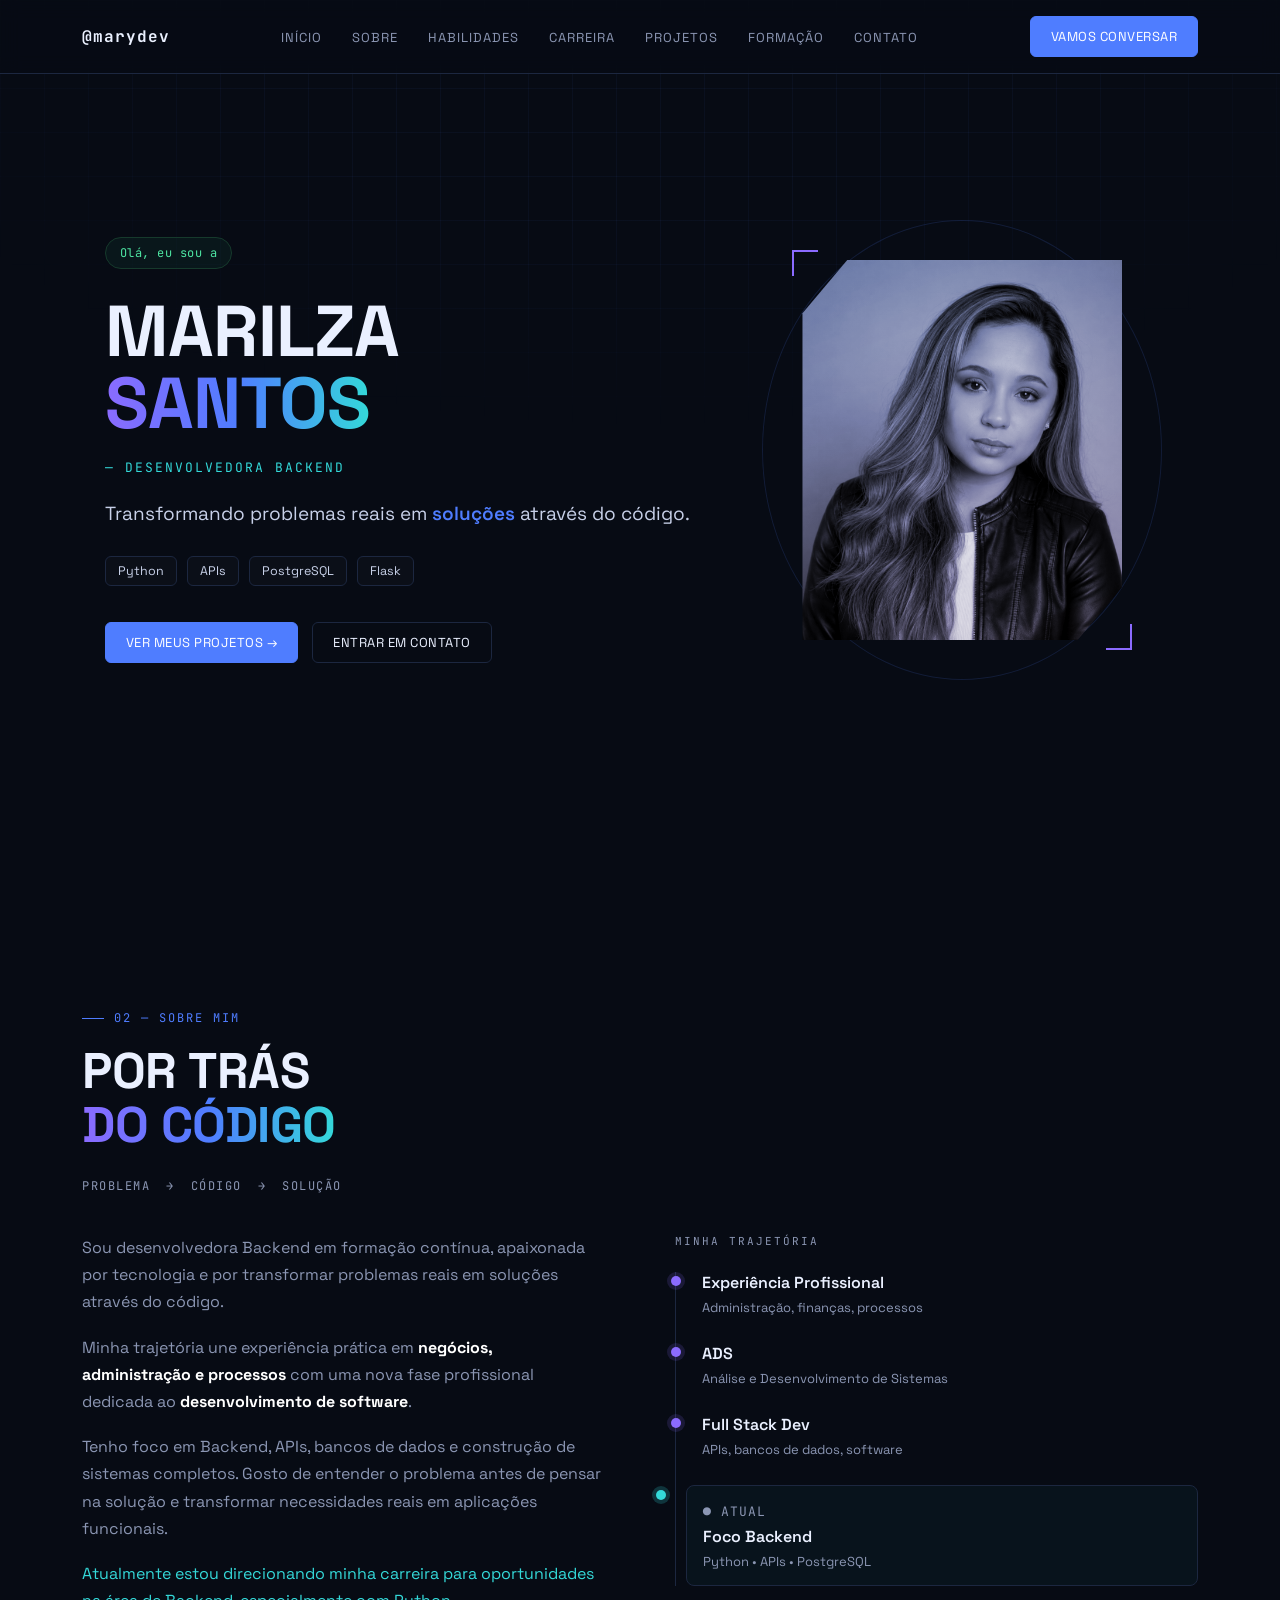
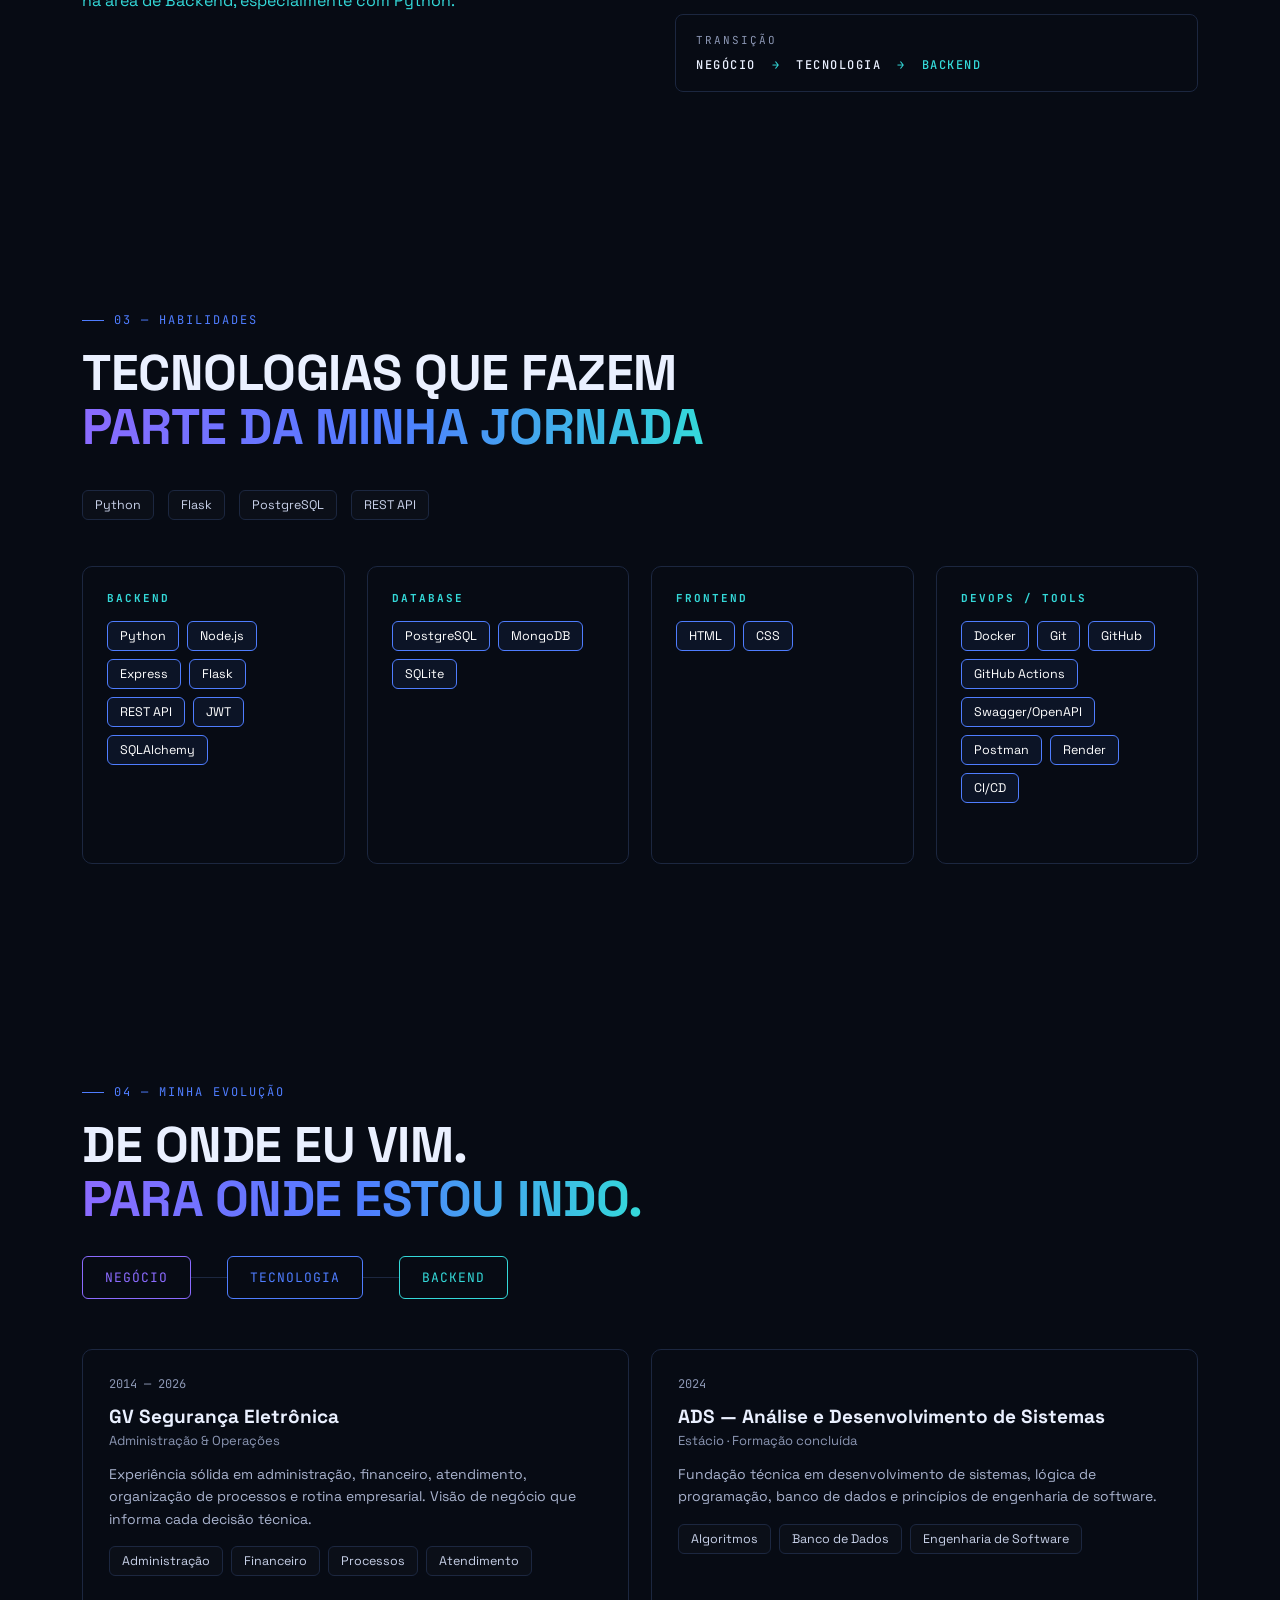
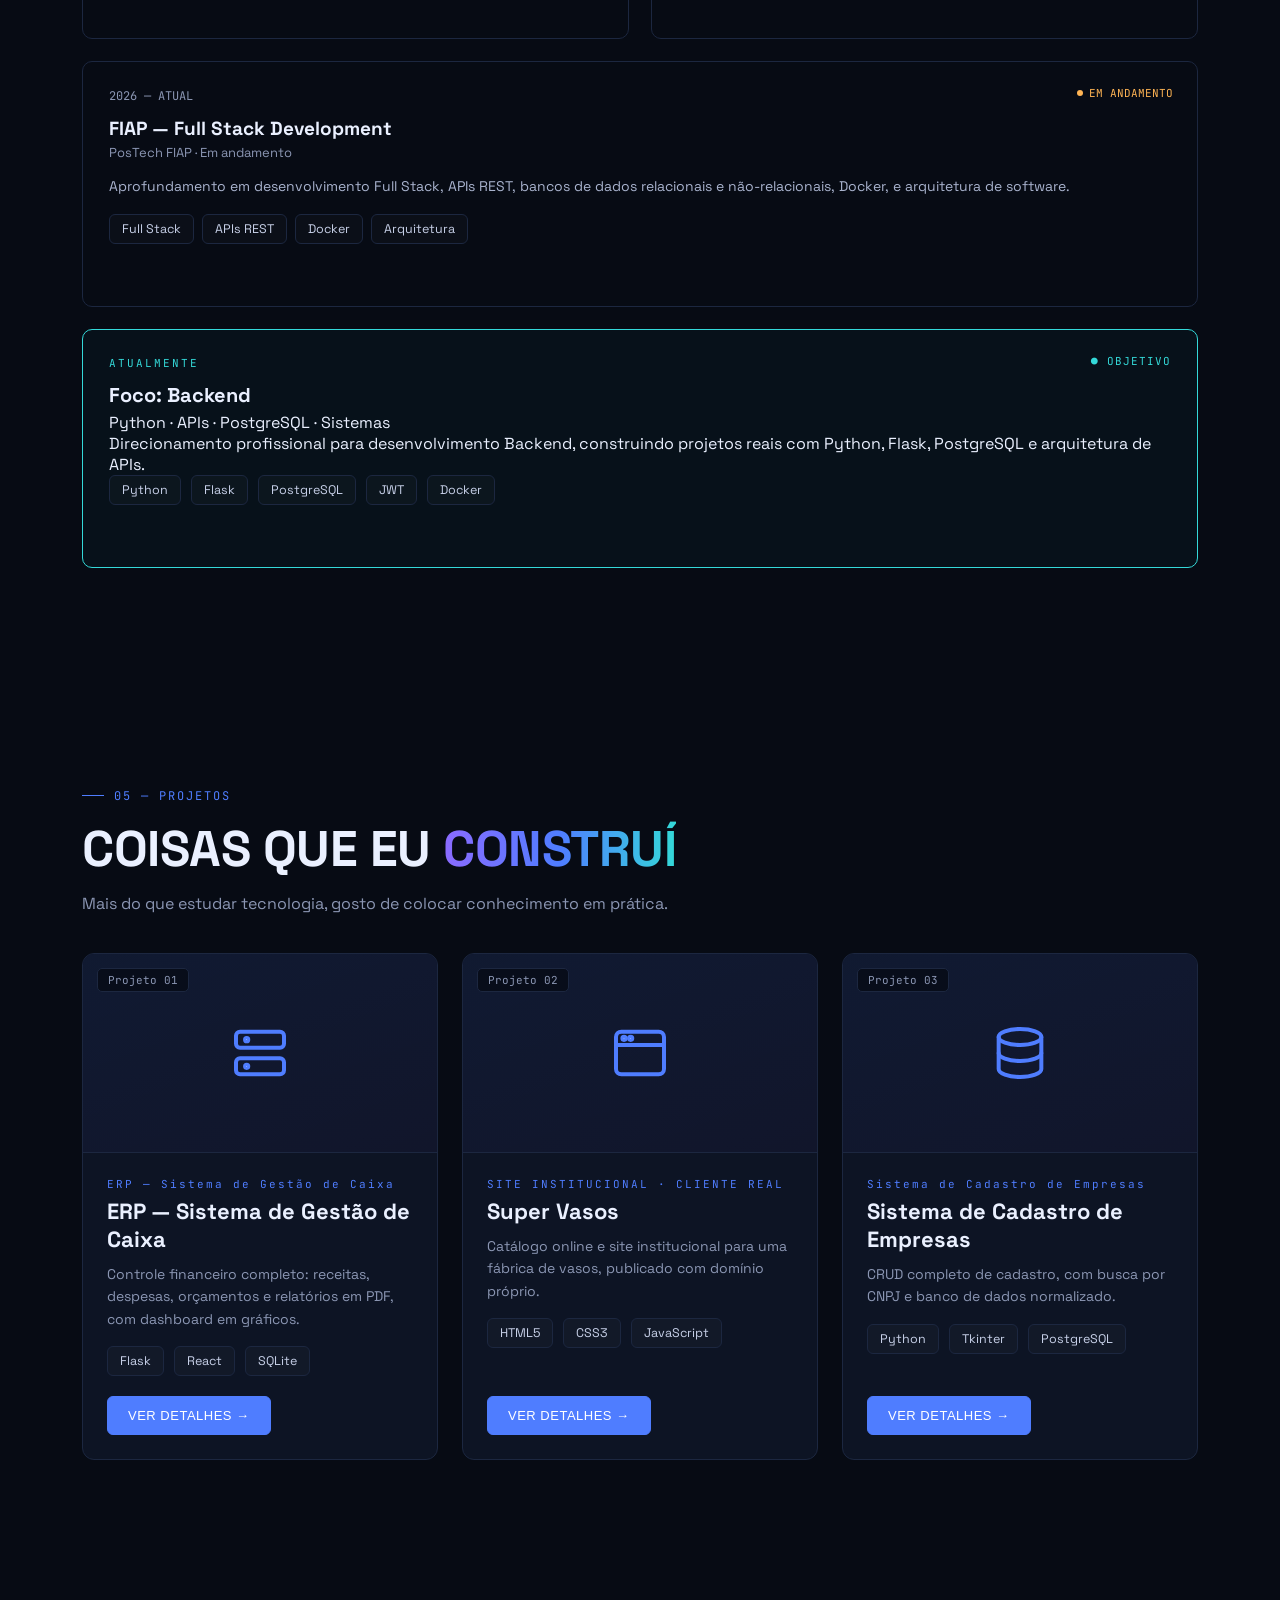
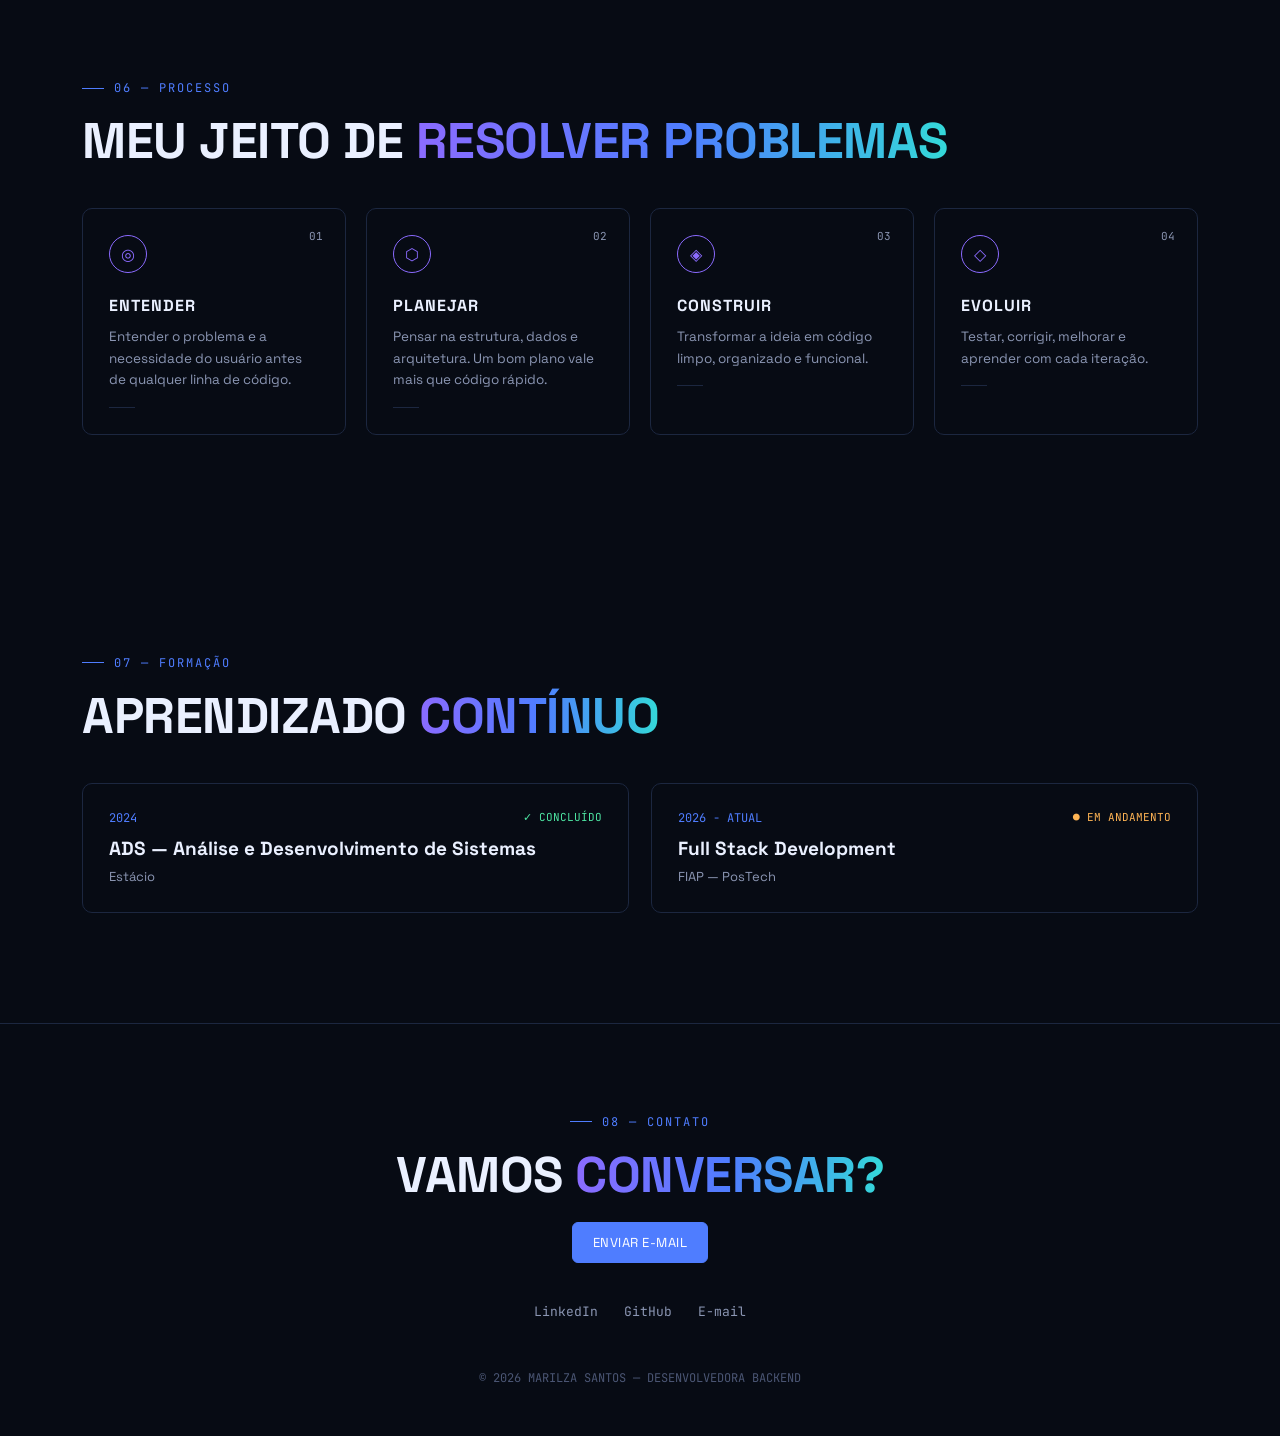
==== commit 47d0f177: "corrige nomes dos projetos e textos" ====
--- a/index.html
+++ b/index.html
@@ -175,7 +175,6 @@
           <div class="skill-card reveal">
             <h5 class="mono">FRONTEND</h5>
             <div class="tag-row">
-              <span class="tag core">React</span>
               <span class="tag core">HTML</span>
               <span class="tag core">CSS</span>
             </div>
@@ -248,7 +247,7 @@
           <span class="status mono"><span class="d"></span>EM ANDAMENTO</span>
           <div class="yr">2026 — ATUAL</div>
           <h4>FIAP — Full Stack Development</h4>
-          <div class="role">Postech FSDT · Em andamento</div>
+          <div class="role">PosTech FIAP · Em andamento</div>
           <p>
             Aprofundamento em desenvolvimento Full Stack, APIs REST, bancos de
             dados relacionais e não-relacionais, Docker, e arquitetura de
@@ -318,8 +317,8 @@
             </div>
 
             <div class="proj-mini-body">
-              <div class="cat mono">SISTEMA DE GESTÃO DE CAIXA</div>
-              <h3>ERP — Sistema de Caixa</h3>
+              <div class="cat mono">ERP — Sistema de Gestão de Caixa</div>
+              <h3>ERP — Sistema de Gestão de Caixa</h3>
               <p>
                 Controle financeiro completo: receitas, despesas, orçamentos e
                 relatórios em PDF, com dashboard em gráficos.
@@ -389,7 +388,7 @@
             </div>
 
             <div class="proj-mini-body">
-              <div class="cat mono">Sistema de Cadastro</div>
+              <div class="cat mono">Sistema de Cadastro de Empresas</div>
               <h3>Sistema de Cadastro de Empresas</h3>
               <p>
                 CRUD completo de cadastro, com busca por CNPJ e banco de dados
@@ -530,9 +529,7 @@
               e despesas
             </li>
             <li>
-              Receitas com cálculo automático de taxa por forma de pagamento:
-              por parcela extra no crédito,no débito, e vencimento padrão no
-              boleto
+              Receitas com cálculo automático de taxa por forma de pagamento
             </li>
             <li>Despesas com controle de vencimento, pagamento e status</li>
             <li>
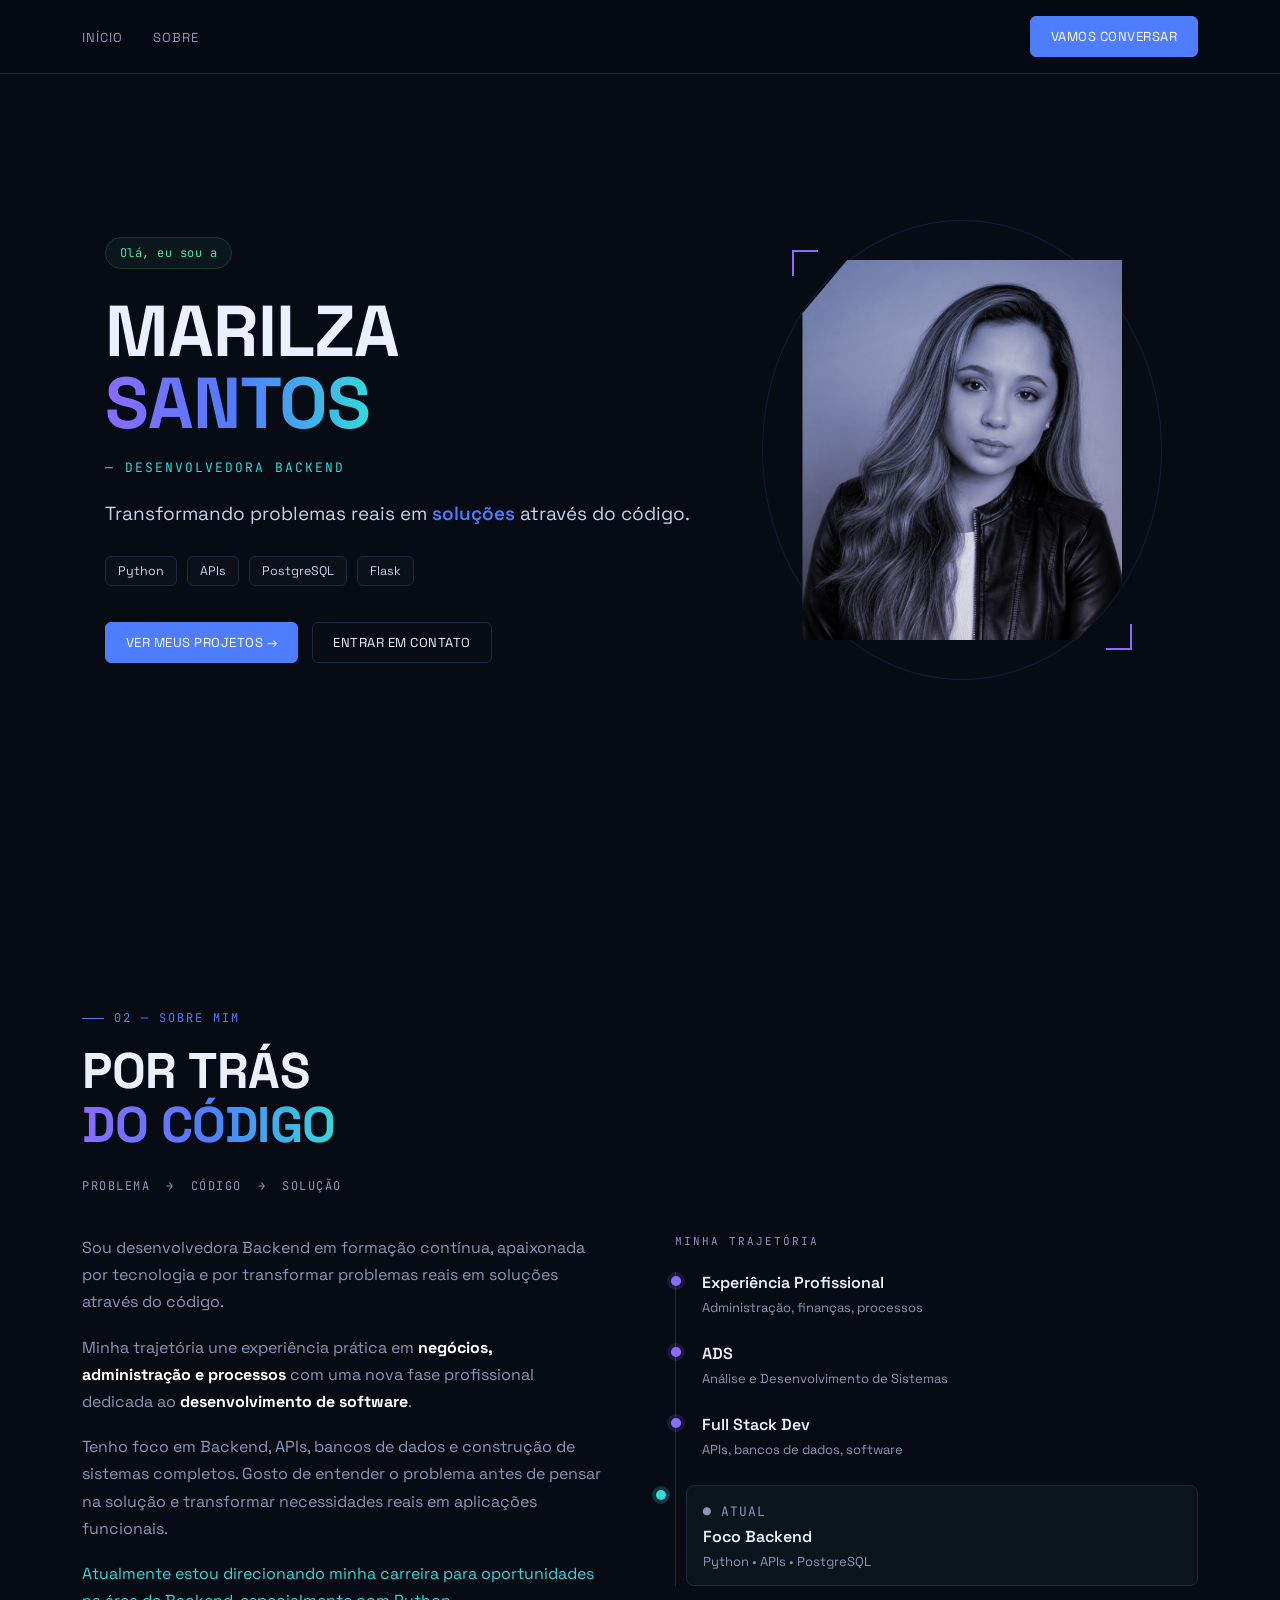
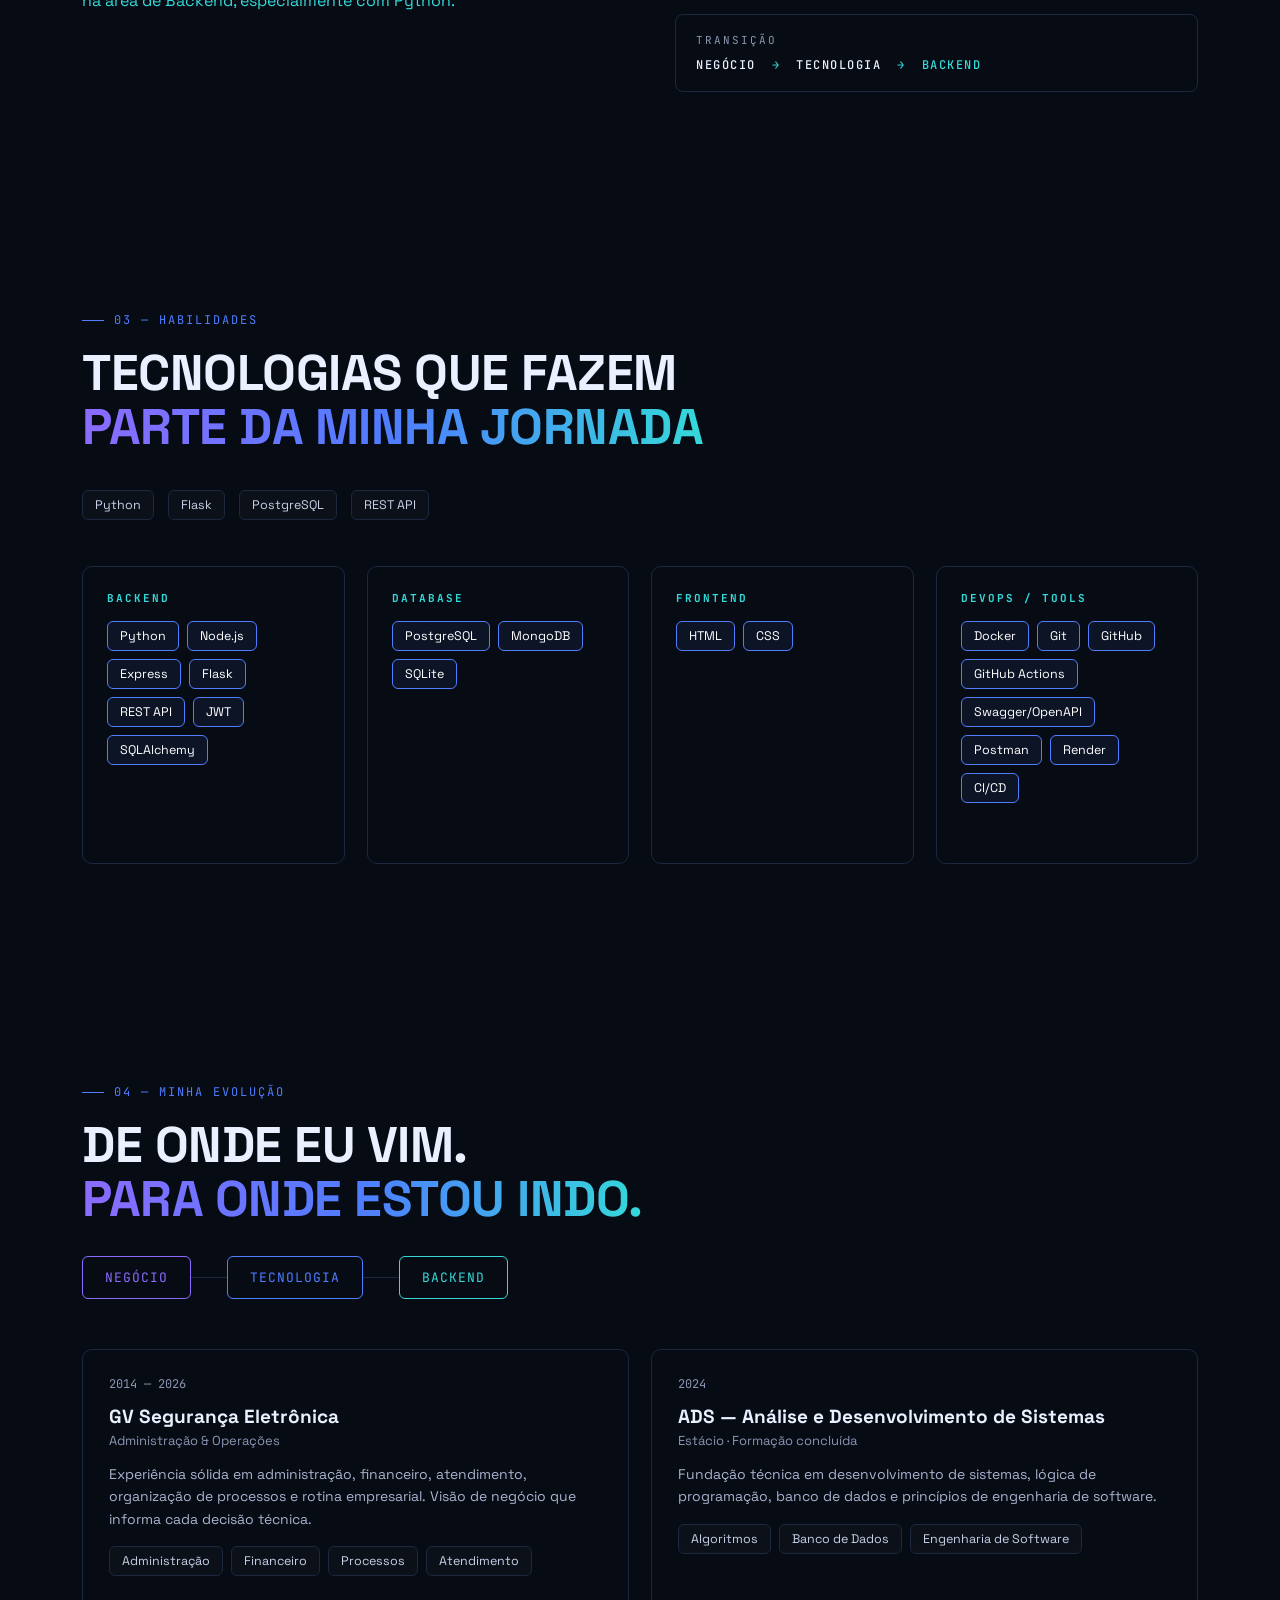
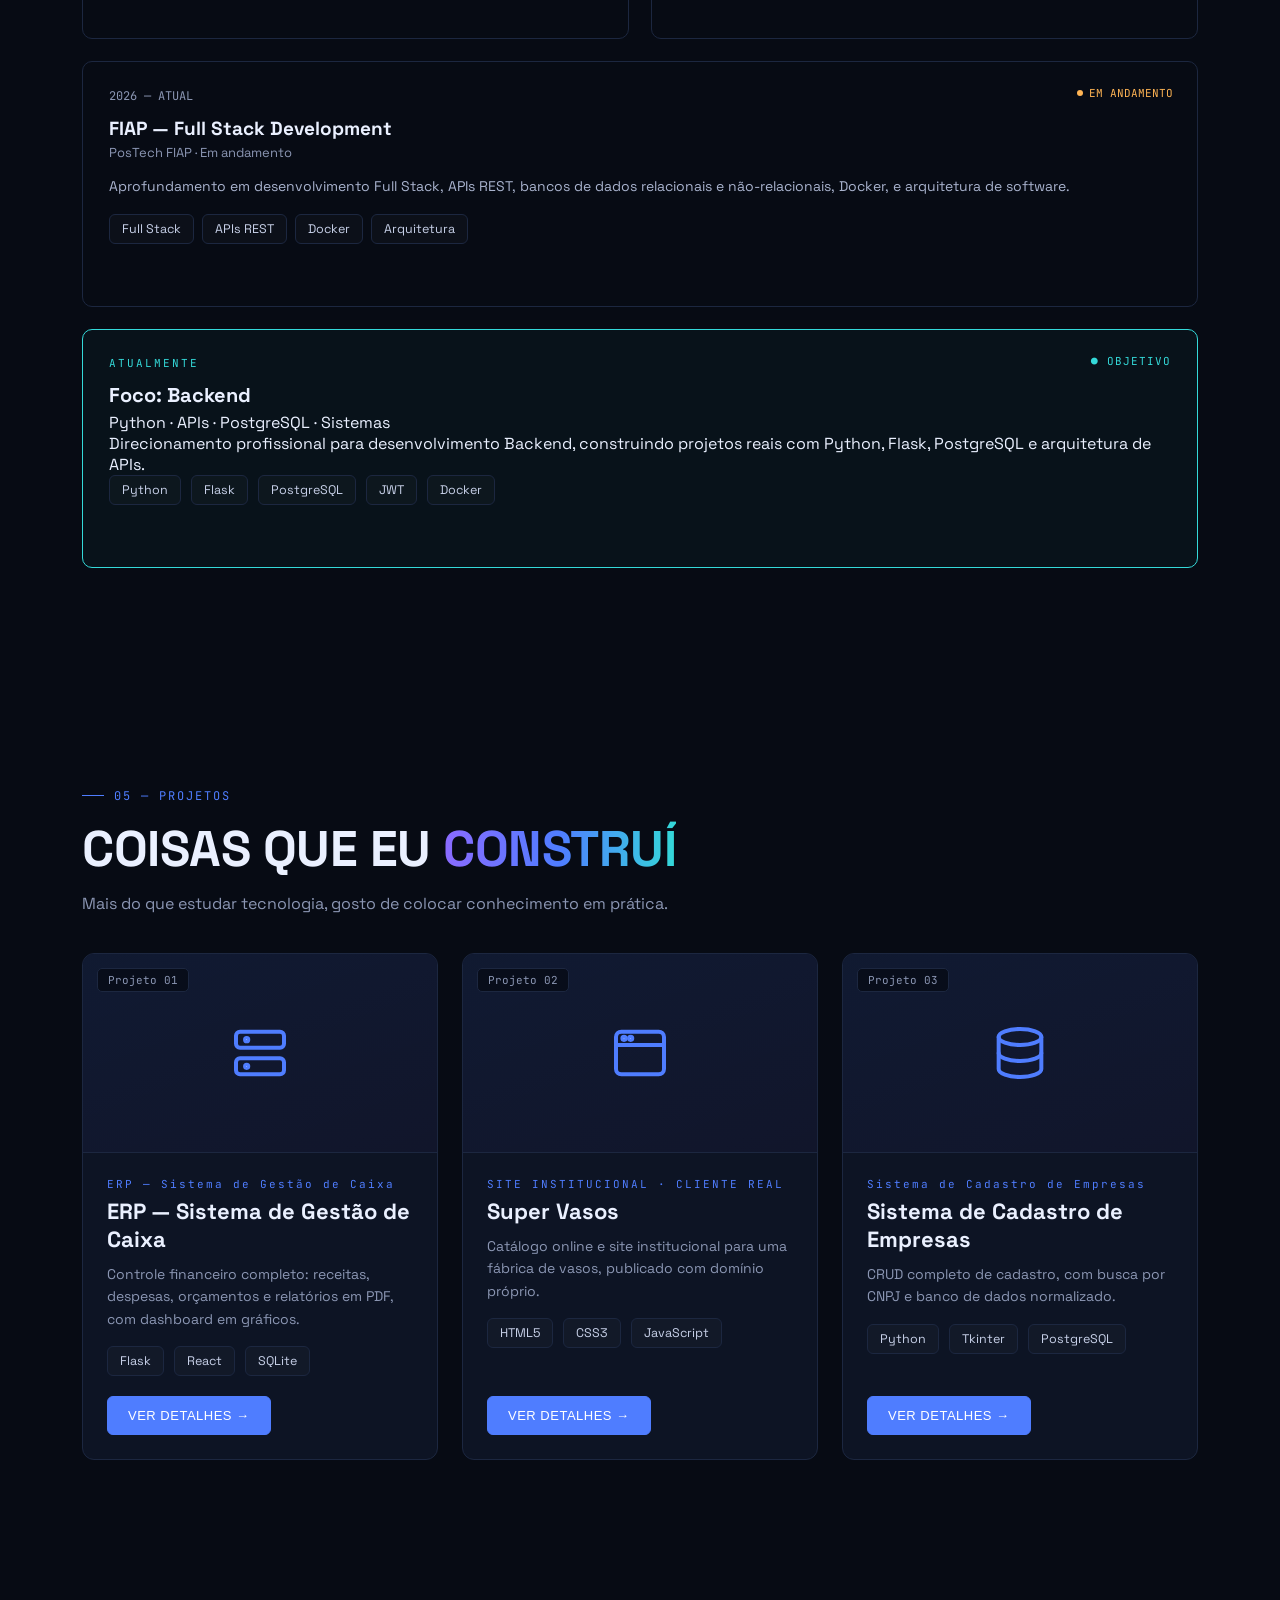
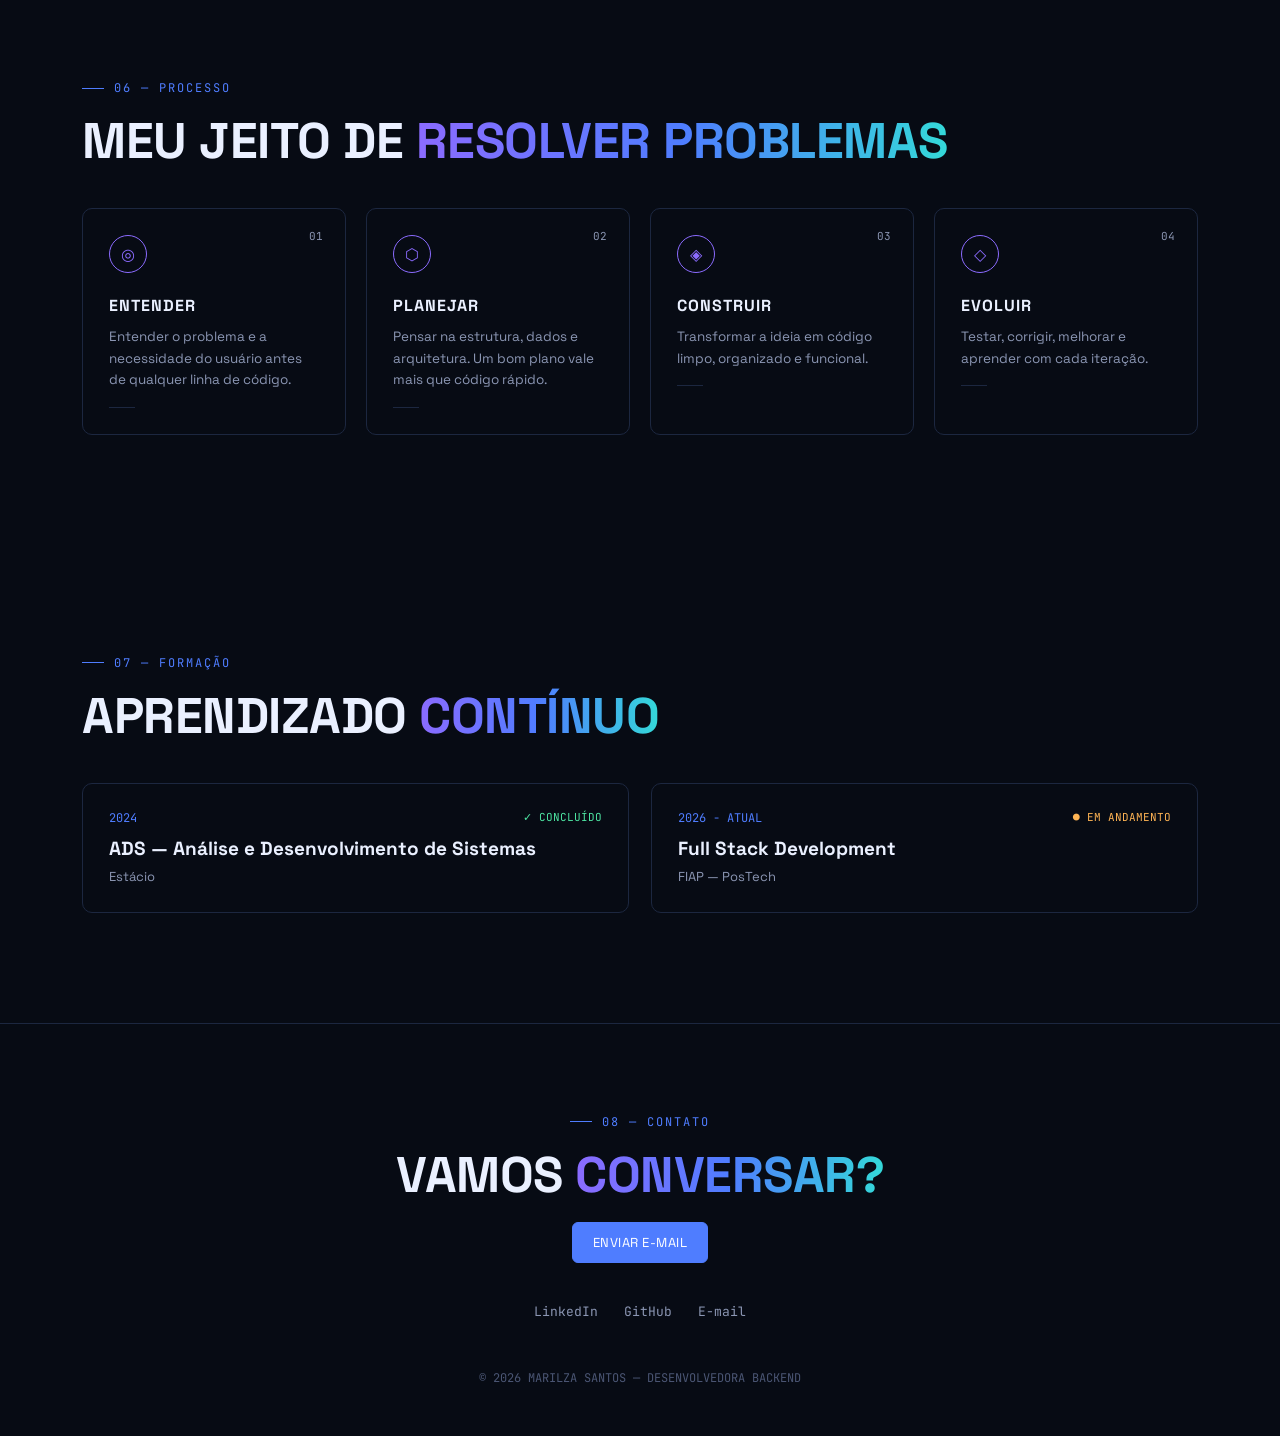
==== commit 7f3d313f: "Corrige menu mobile e ajusta botão do header" ====
--- a/index.html
+++ b/index.html
@@ -16,19 +16,11 @@
     <link rel="stylesheet" href="css/style.css" />
   </head>
   <body>
-    <div class="grid-bg"></div>
-
     <header>
       <nav>
-        <div class="logo mono">@marydev</div>
         <ul>
           <li><a href="#inicio">INÍCIO</a></li>
           <li><a href="#sobre">SOBRE</a></li>
-          <li><a href="#habilidades">HABILIDADES</a></li>
-          <li><a href="#carreira">CARREIRA</a></li>
-          <li><a href="#projetos">PROJETOS</a></li>
-          <li><a href="#formacao">FORMAÇÃO</a></li>
-          <li><a href="#contato">CONTATO</a></li>
         </ul>
         <a href="#contato" class="btn btn-solid">VAMOS CONVERSAR</a>
       </nav>
@@ -55,7 +47,14 @@
         <div class="portrait-wrap">
           <div class="orbit"></div>
           <div class="portrait">
-            <img src="./img/eu.png" alt="Marilza Santos" />
+            <img
+              src="./img/eu.png"
+              alt="Marilza Santos"
+              width="320"
+              height="380"
+              decoding="async"
+              fetchpriority="high"
+            />
           </div>
           <span class="corner c1"></span><span class="corner c2"></span>
         </div>
@@ -488,7 +487,12 @@
             >LinkedIn</a
           >
 
-          <a href="https://github.com/Marydev23" target="_blank">GitHub</a>
+          <a
+            href="https://github.com/Marydev23"
+            target="_blank"
+            rel="noopener noreferrer"
+            >GitHub</a
+          >
           <a href="mailto:marilzasantos152@gmail.com">E-mail</a>
         </div>
         <div class="copyright mono">
--- a/css/style.css
+++ b/css/style.css
@@ -8,8 +8,6 @@
   --violet: #8b6bff;
   --text: #eaf0ff;
   --muted: #8b96b3;
-  padding-top: env(safe-area-inset-top, 0px);
-  padding-bottom: env(safe-area-inset-bottom, 0px);
 }
 * {
   box-sizing: border-box;
@@ -17,14 +15,25 @@
   padding: 0;
 }
 html {
+  width: 100%;
+  max-width: 100%;
+  overflow-x: clip;
   scroll-behavior: smooth;
   scroll-padding-top: 70px;
 }
 body {
+  width: 100%;
+  max-width: 100%;
   background: var(--bg);
   color: var(--text);
   font-family: "Space Grotesk", sans-serif;
-  overflow-x: hidden;
+  overflow-x: clip;
+}
+img,
+svg,
+video,
+canvas {
+  max-width: 100%;
 }
 .mono {
   font-family: "JetBrains Mono", monospace;
@@ -33,6 +42,7 @@
   max-width: 1180px;
   margin: 0 auto;
   padding: 0 32px;
+  min-width: 0;
 }
 section {
   position: relative;
@@ -110,6 +120,7 @@
   top: 0;
   left: 0;
   right: 0;
+  width: 100%;
   z-index: 50;
   padding-top: env(safe-area-inset-top, 0px);
   background: rgba(7, 11, 20, 0.75);
@@ -161,6 +172,9 @@
   border-color: var(--blue);
   color: #fff;
 }
+nav > .btn-solid {
+  color: #fff;
+}
 .btn-solid:hover {
   box-shadow: 0 0 24px rgba(79, 125, 255, 0.5);
   transform: translateY(-1px);
@@ -168,11 +182,6 @@
 .btn:not(.btn-solid):hover {
   border-color: var(--blue);
   color: var(--text);
-}
-@media (max-width: 900px) {
-  nav ul {
-    display: none;
-  }
 }
 
 /* hero */
@@ -484,14 +493,6 @@
   background: rgba(79, 125, 255, 0.08);
   color: #fff;
 }
-@media (max-width: 900px) {
-  .skill-cols {
-    grid-template-columns: 1fr 1fr;
-  }
-  .sobre-grid {
-    grid-template-columns: 1fr;
-  }
-}
 
 /* evolução */
 .stage-flow {
@@ -593,7 +594,7 @@
   letter-spacing: 1px;
 }
 
-/* projetos */
+/* projetos (card grande) */
 .proj-card {
   display: grid;
   grid-template-columns: 1fr 1fr;
@@ -647,16 +648,6 @@
   margin-top: 16px;
   padding-top: 16px;
 }
-@media (max-width: 900px) {
-  .proj-card {
-    grid-template-columns: 1fr;
-  }
-  .proj-visual {
-    border-right: none;
-    border-bottom: 1px solid var(--line);
-  }
-}
-
 .proj-visual img {
   width: 100%;
   height: 100%;
@@ -719,19 +710,7 @@
 .proj-links a:hover {
   color: var(--cyan);
 }
-.proj-mini {
-  display: flex;
-  flex-direction: column;
-}
-.proj-mini-body {
-  flex: 1;
-  display: flex;
-  flex-direction: column;
-}
-.proj-mini-body .btn {
-  margin-top: auto;
-  align-self: flex-start;
-}
+
 /* processo */
 .proc-grid {
   display: grid;
@@ -786,11 +765,6 @@
   background: var(--line);
   position: relative;
 }
-@media (max-width: 900px) {
-  .proc-grid {
-    grid-template-columns: 1fr 1fr;
-  }
-}
 
 /* formação */
 .form-grid {
@@ -863,6 +837,7 @@
   font-size: 12px;
   color: #4b5674;
 }
+
 /* ---------- cards de projeto ---------- */
 .proj-grid {
   display: grid;
@@ -871,6 +846,8 @@
   margin-top: 36px;
 }
 .proj-mini {
+  display: flex;
+  flex-direction: column;
   border: 1px solid var(--line);
   border-radius: 12px;
   overflow: hidden;
@@ -909,6 +886,9 @@
   stroke: var(--cyan);
 }
 .proj-mini-body {
+  flex: 1;
+  display: flex;
+  flex-direction: column;
   padding: 24px;
 }
 .proj-mini-body h3 {
@@ -924,8 +904,11 @@
 .proj-mini-body .tag-row {
   margin-bottom: 20px;
 }
-
-/* rótulo e selo usados nos cards e nos modais */
+.proj-mini-body .btn {
+  margin-top: auto;
+  align-self: flex-start;
+}
+
 .cat {
   font-size: 11px;
   letter-spacing: 2px;
@@ -1017,3 +1000,331 @@
     transform: none;
   }
 }
+
+/* =====================================================
+   TABLET E CELULAR (até 900px)
+   ===================================================== */
+@media (max-width: 900px) {
+  /* ----- MENU: links + botão na mesma linha ----- */
+  nav {
+    flex-wrap: nowrap;
+    justify-content: space-between;
+    align-items: center;
+    gap: 12px;
+    padding: 10px 18px;
+  }
+  nav ul {
+    flex: 1 1 auto;
+    gap: 20px;
+  }
+  nav ul a {
+    font-size: 12px;
+    letter-spacing: 0.5px;
+  }
+  /* BOTÃO "VAMOS CONVERSAR" MENOR */
+  nav > .btn {
+    flex: 0 0 auto;
+    padding: 6px 10px;
+    font-size: 10px;
+    letter-spacing: 0;
+    line-height: 1.2;
+    white-space: nowrap;
+    border-radius: 5px;
+  }
+
+  html {
+    scroll-padding-top: 70px;
+  }
+  section {
+    scroll-margin-top: 70px;
+  }
+
+  /* ----- LAYOUT ----- */
+  .hero {
+    min-height: auto;
+    padding-top: 90px;
+    padding-bottom: 70px;
+  }
+  .hero-grid {
+    grid-template-columns: minmax(0, 1fr);
+    gap: 42px;
+  }
+  .hero-grid > div:first-child {
+    min-width: 0;
+  }
+  .portrait-wrap {
+    width: min(100%, 300px);
+    margin: 0 auto;
+  }
+  .portrait {
+    width: 100%;
+    height: auto;
+    aspect-ratio: 4 / 4.7;
+  }
+  .orbit {
+    inset: -18px;
+  }
+  .scroll-ind {
+    display: none;
+  }
+
+  .sobre-grid,
+  .evo-grid,
+  .form-grid {
+    grid-template-columns: minmax(0, 1fr);
+    gap: 24px;
+  }
+  .skill-cols,
+  .proc-grid,
+  .proj-grid {
+    grid-template-columns: repeat(2, minmax(0, 1fr));
+  }
+  .stage-flow {
+    flex-wrap: wrap;
+    row-gap: 10px;
+  }
+
+  .proj-card {
+    grid-template-columns: minmax(0, 1fr);
+  }
+  .proj-visual {
+    border-right: none;
+    border-bottom: 1px solid var(--line);
+  }
+}
+
+/* =====================================================
+   CELULAR (até 600px)
+   ===================================================== */
+@media (max-width: 600px) {
+  /* ----- MENU ----- */
+  nav {
+    padding: 8px 14px;
+    gap: 10px;
+  }
+  nav ul {
+    gap: 16px;
+  }
+  nav > .btn {
+    padding: 5px 9px;
+    font-size: 9.5px;
+  }
+
+  /* ----- LAYOUT ----- */
+  .wrap {
+    padding-left: 18px;
+    padding-right: 18px;
+  }
+  section {
+    padding: 55px 0;
+  }
+  section h2,
+  footer h2 {
+    font-size: clamp(26px, 8vw, 32px);
+    line-height: 1.2;
+    overflow-wrap: anywhere;
+  }
+  section p,
+  section li {
+    font-size: 14px;
+    line-height: 1.7;
+  }
+  p.lead {
+    font-size: 15px;
+    line-height: 1.7;
+  }
+  .eyebrow {
+    font-size: 10px;
+    letter-spacing: 1.4px;
+  }
+
+  .hero {
+    padding-top: 85px;
+    padding-bottom: 45px;
+  }
+  .hero-grid {
+    gap: 32px;
+  }
+  .badge {
+    margin-bottom: 20px;
+    font-size: 11px;
+  }
+  .hero h1 {
+    font-size: clamp(36px, 10vw, 48px);
+    overflow-wrap: anywhere;
+  }
+  .hero .sub {
+    font-size: 11px;
+    letter-spacing: 1.2px;
+    line-height: 1.6;
+  }
+  .hero p.lead {
+    font-size: 16px;
+    line-height: 1.65;
+  }
+  .tag-row {
+    gap: 8px;
+  }
+  .tag {
+    padding: 6px 9px;
+    font-size: 11px;
+  }
+  .cta-row {
+    display: grid;
+    grid-template-columns: minmax(0, 1fr);
+    gap: 10px;
+  }
+  .cta-row .btn {
+    width: 100%;
+    text-align: center;
+    padding: 12px 10px;
+    font-size: 11px;
+  }
+  .portrait-wrap {
+    width: min(78vw, 250px);
+  }
+  .orbit {
+    inset: -12px;
+  }
+
+  .flow {
+    flex-wrap: wrap;
+    gap: 9px;
+    font-size: 10px;
+    letter-spacing: 0.8px;
+  }
+  .transition-box,
+  .evo-card,
+  .objective,
+  .skill-card,
+  .proc-card,
+  .form-card {
+    padding: 20px 17px;
+  }
+  .skill-cols,
+  .proc-grid,
+  .proj-grid {
+    grid-template-columns: minmax(0, 1fr);
+    gap: 16px;
+  }
+  .core-row {
+    gap: 8px;
+    margin: 25px 0 30px;
+  }
+  .stage-flow {
+    gap: 8px;
+    margin: 24px 0 32px;
+  }
+  .stage {
+    padding: 8px 10px;
+    font-size: 10px;
+    letter-spacing: 0.4px;
+  }
+  .stage-line {
+    width: 14px;
+  }
+  .evo-card .status,
+  .objective .obj-tag {
+    position: static;
+    display: inline-flex;
+    margin-bottom: 12px;
+  }
+  .evo-card h4,
+  .form-card h4 {
+    font-size: 17px;
+    line-height: 1.4;
+    overflow-wrap: anywhere;
+  }
+
+  .proj-info {
+    padding: 20px;
+  }
+  .proj-mini-body {
+    padding: 19px;
+  }
+  .proj-mini-body h3 {
+    font-size: 20px;
+    line-height: 1.3;
+  }
+  .proj-mini-body .btn {
+    width: 100%;
+    text-align: center;
+    align-self: stretch;
+  }
+  .proc-card h4 {
+    font-size: 15px;
+  }
+
+  footer {
+    padding: 50px 0 30px;
+  }
+  .foot-links {
+    gap: 16px;
+    margin-top: 28px;
+  }
+  .copyright {
+    margin-top: 32px;
+    line-height: 1.7;
+    overflow-wrap: anywhere;
+  }
+
+  .modal {
+    padding: 10px;
+    align-items: flex-start;
+  }
+  .modal-box {
+    max-height: calc(100vh - 20px);
+    max-height: calc(100dvh - 20px);
+    padding: 24px 16px;
+    border-radius: 10px;
+    margin: auto 0;
+  }
+  .modal-box h3 {
+    font-size: 22px;
+    line-height: 1.3;
+    padding-right: 20px;
+    overflow-wrap: anywhere;
+  }
+  .modal-close {
+    top: 10px;
+    right: 10px;
+  }
+  .proj-links {
+    gap: 14px;
+  }
+  .proj-links a {
+    font-size: 11px;
+    line-height: 1.6;
+  }
+}
+
+/* =====================================================
+   TELAS MUITO PEQUENAS (até 360px)
+   ===================================================== */
+@media (max-width: 360px) {
+  .wrap {
+    padding-left: 14px;
+    padding-right: 14px;
+  }
+  nav {
+    padding-left: 10px;
+    padding-right: 10px;
+  }
+  nav ul {
+    gap: 12px;
+  }
+  nav ul a {
+    font-size: 11px;
+  }
+  nav > .btn {
+    padding: 4px 8px;
+    font-size: 9px;
+  }
+  section h2,
+  footer h2 {
+    font-size: 25px;
+  }
+  .hero h1 {
+    font-size: 34px;
+  }
+}
